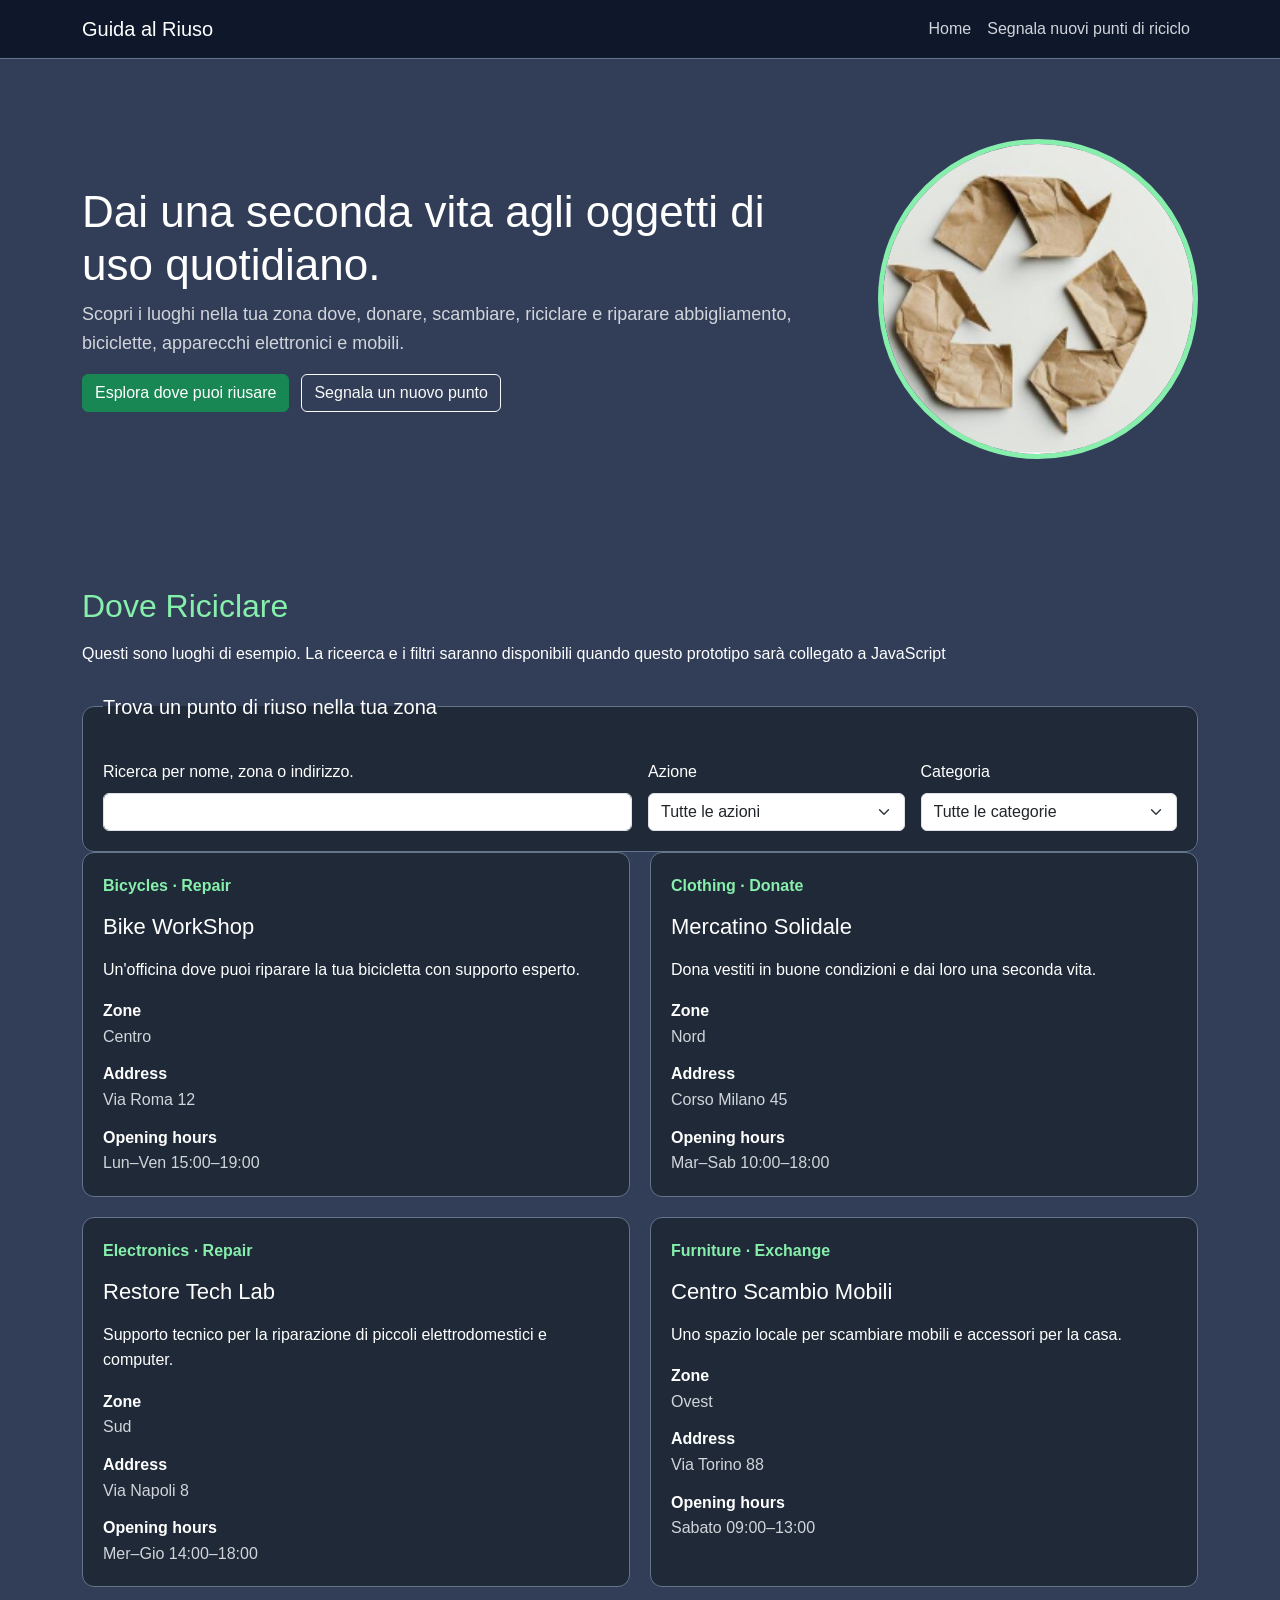
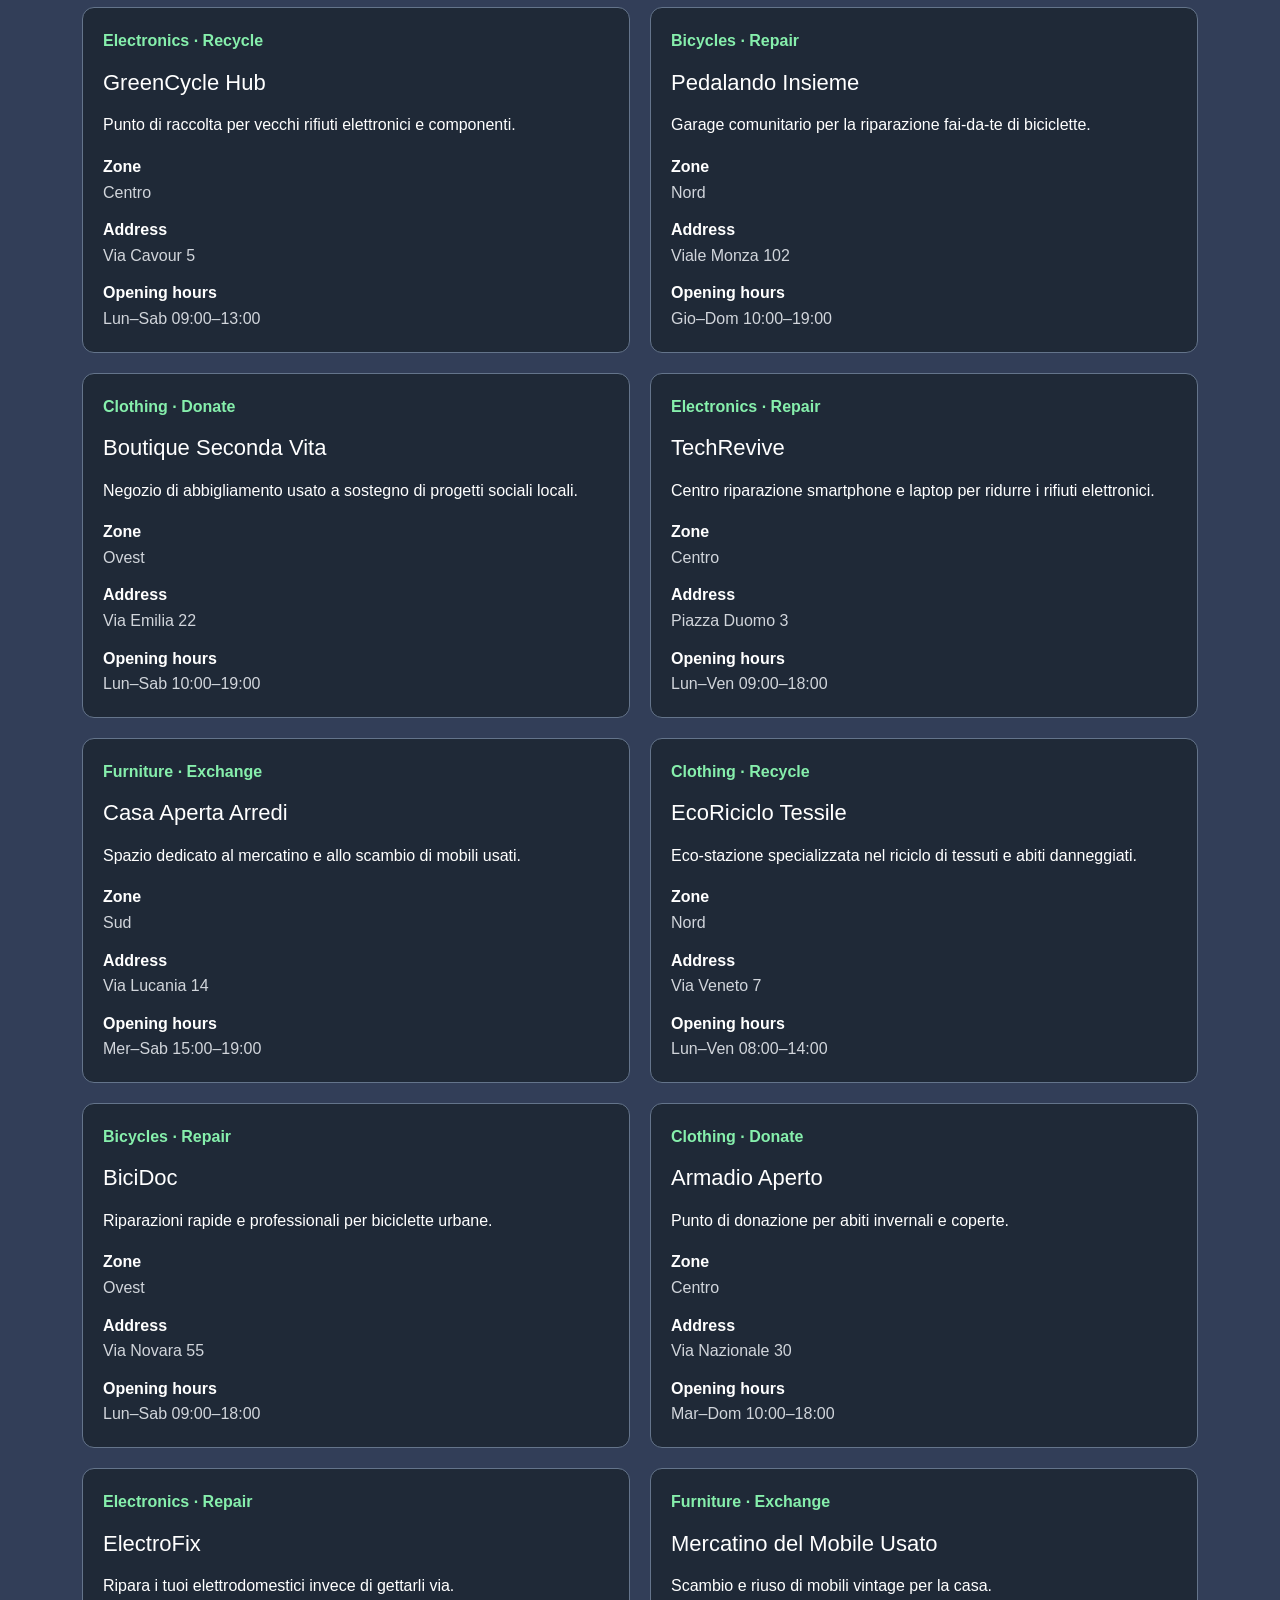
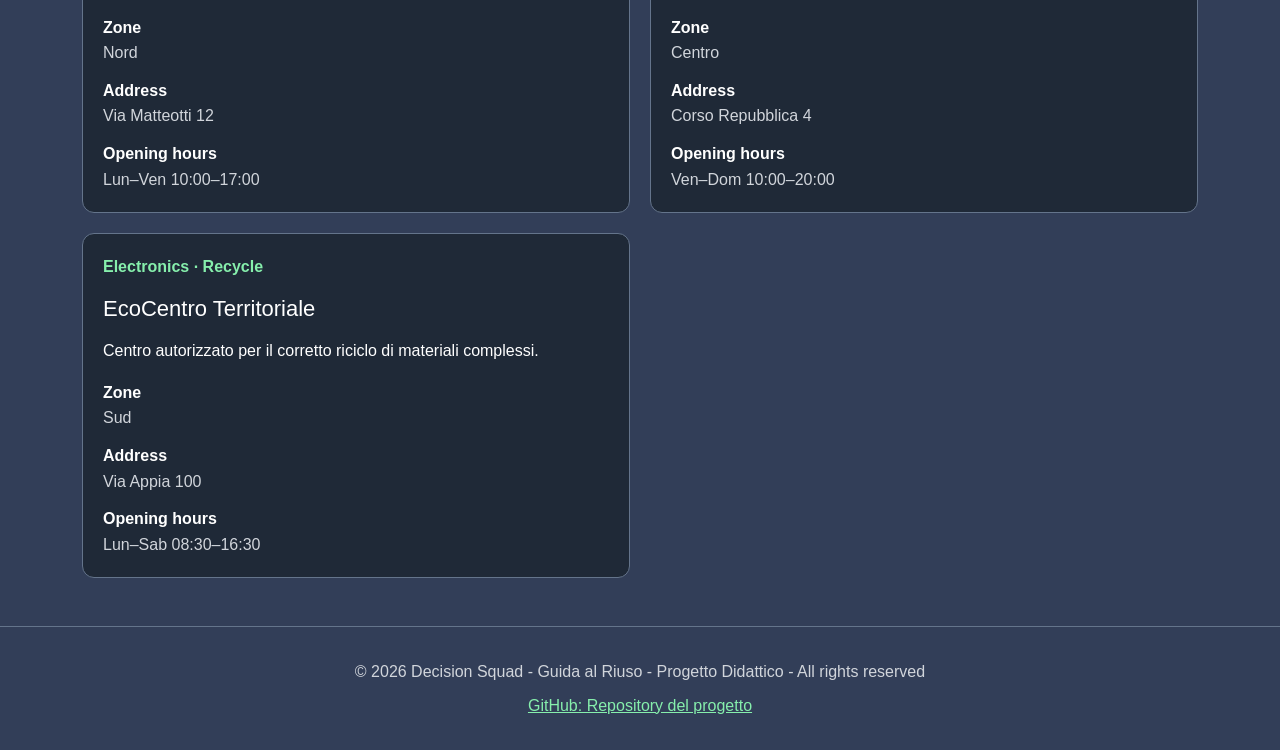
==== index.html @ 0637294e "Merge pull request #3 from GiuliaSenes/Layout docs: hidden example cards" ====
<!DOCTYPE html>
<html lang="en">
<head>
    <meta charset="UTF-8">
    <meta name="viewport" content="width=device-width, initial-scale=1.0">

    <title>Guida al Risuo</title>

    <!-- Meta tags OpenGraph for SEO -->
    <meta property="og:title" content="Guide to reusing | Find local places" />
    <meta property="og:description" content="Learn how to extend the life of your clothing items and reduce waste." />
    <meta property="og:image" content="./img/ReuseClothing.png">
    <meta property="og:type" content="website">

    <link rel="icon" type="image/x-icon" href="./favicon.ico">

    <!-- Bootstrap -->
    <link href="https://cdn.jsdelivr.net/npm/bootstrap@5.3.7/dist/css/bootstrap.min.css" rel="stylesheet">

    <!-- CSS style -->
    <link rel="stylesheet" href="css/style.css">
</head>
<body>

<!-- Navbar -->
 <a class="skip-link" href="#main-content">Skip to main content</a>
    <header class="sticky-top">
        <nav class="navbar navbar-expand-lg navbar-dark custom-navbar">
            <div class="container">
                <a class="navbar-brand" href="#about">
                    Guida al Riuso
                </a>
                <button class="navbar-toggler"
                    type="button"
                    data-bs-toggle="collapse"
                    data-bs-target="#menu"
                    aria-controls="menu"
                    aria-expanded="false"
                    aria-label="Toggle navigation"
                    >

                    <span class="navbar-toggler-icon"></span>
                </button>

                <div class="collapse navbar-collapse" id="menu">
                    <ul class="navbar-nav ms-auto">
                        <li class="nav-item">
                            <a class="nav-link" href="index.html">Home</a>
                        </li>
                        <li class="nav-item">
                            <a class="nav-link" href="localPointForm.html">Segnala nuovi punti di riciclo</a>
                        </li>                        
                    </ul>
                </div>
            </div>
        </nav>
    </header>

  <main id="main-content" tabindex="-1">
    <!-- HERO -->
    <section class="hero" aria-labelledby="hero-title">
      <div class="container hero-container">
        <div class="hero-text">
          <h1 id="hero-title">Dai una seconda vita agli oggetti di uso quotidiano.</h1>
          <p>Scopri i luoghi nella tua zona dove, donare, scambiare, riciclare e riparare abbigliamento, biciclette, apparecchi elettronici e mobili.</p>
          <div class="hero-actions">
            <a href="#local-points" class="btn btn-success">Esplora dove puoi riusare</a>
            <a href="localPointForm.html" class="btn btn-outline-light">Segnala un nuovo punto</a>
          </div>
        </div>
        <div class="hero-image">
          <img src="./img/ReuseClothing.png" alt="" width="320" height="320">
        </div>
      </div>
    </section>

    <section class="section-spacing" id="local-points" aria-labelledby="points-title">
      <div class="container">
        <h2 id="points-title">Dove Riciclare</h2>
        <p id="preview-note">Questi sono luoghi di esempio. La riceerca e i filtri saranno disponibili quando questo prototipo sarà collegato a JavaScript</p>

        <fieldset id="point-filters" class="filter-panel" aria-describedby="preview-note">
          <legend>Trova un punto di riuso nella tua zona</legend>
          <div class="row g-3">
            <div class="col-12 col-md-6">
              <label for="search" class="form-label">Ricerca per nome, zona o indirizzo.</label>
              <input type="search" id="search" name="search" class="form-control">
            </div>
            <div class="col-12 col-md-3">
              <label for="action-filter" class="form-label">Azione</label>
                <select id="action-filter" name="action" class="form-select">
                    <option value="">Tutte le azioni</option>
                    <option value="donate">Donare</option>
                    <option value="exchange">Scambiare</option>
                    <option value="recycle">Riciclare</option>
                    <option value="repair">Riparare</option>
                </select>
            </div>
            <div class="col-12 col-md-3">
              <label for="category-filter" class="form-label">Categoria</label>
                <select id="category-filter" name="category" class="form-select">
                    <option value="">Tutte le categorie</option>
                    <option value="bicycles">Bicilette</option>
                    <option value="clothing">Abbigliamento</option>
                    <option value="electronics">Eletronica</option>
                    <option value="furniture">Mobili</option>
                </select>
            </div>
          </div>
        </fieldset>
        <p hidden id="results-status" class="results-status" role="status">Punti di riciclo</p>
        <!-- Sono esempi da sostituire con i dati presi dall'array data.js-->
        <div id="local-points-grid" class="localPoints-grid">
          
            <article hidden class="localPoint-card" aria-labelledby="point-1-title" display="none">
            <p class="point-category">Bicycles · Repair</p>
            <h3 id="point-1-title">Bike WorkShop</h3>
            <p>A workshop where you can repair your bicycle with experienced support.</p>
            <dl class="point-details">
              <dt>Zone</dt><dd>Centro</dd>
              <dt>Address</dt><dd>Via Roma 12</dd>
              <dt>Opening hours</dt><dd>Mon–Fri 15:00–19:00</dd>
            </dl>
          </article>

          <article hidden class="localPoint-card" aria-labelledby="point-2-title">
            <p class="point-category">Clothing · Donate</p>
            <h3 id="point-2-title">Fair Trade Fair</h3>
            <p>Donate clothing in good condition and give it a second life.</p>
            <dl class="point-details">
              <dt>Zone</dt><dd>Nord</dd>
              <dt>Address</dt><dd>Corso Milano 45</dd>
              <dt>Opening hours</dt><dd>Tue–Sat 10:00–18:00</dd>
            </dl>
          </article>

          <article hidden class="localPoint-card" aria-labelledby="point-3-title">
            <p class="point-category">Electronics · Repair</p>
            <h3 id="point-3-title">Restore Tech Lab</h3>
            <p>Technical support for repairing small appliances and computers.</p>
            <dl class="point-details">
              <dt>Zone</dt><dd>Sud</dd>
              <dt>Address</dt><dd>Via Napoli 8</dd>
              <dt>Opening hours</dt><dd>Wed–Thu 14:00–18:00</dd>
            </dl>
          </article>

          <article hidden class="localPoint-card" aria-labelledby="point-4-title">
            <p class="point-category">Furniture · Exchange</p>
            <h3 id="point-4-title">Furniture Exchange Center</h3>
            <p>A local place to exchange furniture and home accessories.</p>
            <dl class="point-details">
              <dt>Zone</dt><dd>Ovest</dd>
              <dt>Address</dt><dd>Via Torino 88</dd>
              <dt>Opening hours</dt><dd>Saturday 09:00–13:00</dd>
            </dl>
          </article>

        </div>
        <p id="empty-state" hidden>No places match your search. Try another action or category.</p>
      </div>
    </section>
  </main>

    <!-- FOOTER -->
    <footer class="site-footer">
        <div class="container">
            <p>© 2026 Decision Squad - Guida al Riuso - Progetto Didattico - All rights reserved </p>
            <a href="https://github.com/GiuliaSenes/Direction-Squad">GitHub: Repository del progetto</a>
        </div>
    </footer>
    <script src="https://cdn.jsdelivr.net/npm/bootstrap@5.3.7/dist/js/bootstrap.bundle.min.js"></script>
    <script src="js/data.js"></script>
    <script src="js/app.js"></script>
</body>

</html>
---- css/style.css ----
/* Bootstrap supplies the reset, form controls and utility classes. */
:root {
  --page-background: #323e58;
  --panel-background: #1f2937;
  --nav-background: #0f172a;
  --text-color: #ffffff;
  --muted-color: #d1d5db;
  --accent-color: #86efac;
  --border-color: #64748b;
}
body {
  margin: 0;
  font-family: "Segoe UI", sans-serif;
  background: var(--page-background);
  color: var(--text-color);
  line-height: 1.6;
  overflow-wrap: anywhere;
}
a { 
  color: var(--accent-color); 
}

a:hover { 
  color: #bbf7d0; 
}
/* A visible keyboard indicator on both light controls and dark panels. */
a:focus-visible,
button:focus-visible,
input:focus-visible,
select:focus-visible,
textarea:focus-visible {
  outline: 3px solid #facc15;
  outline-offset: 3px;
  box-shadow: 0 0 0 3px #0f172a;
}

.skip-link {
  position: absolute;
  left: 1rem;
  top: -10rem;
  z-index: 1100;
  padding: .75rem 1rem;
  background: var(--nav-background);
}

.skip-link:focus { 
  top: 1rem; 
}

.custom-navbar {
  background: var(--nav-background);
  border-bottom: 1px solid var(--border-color);
}

.custom-navbar .navbar-brand { 
  white-space: normal; 
}

.custom-navbar .nav-link { 
  color: #d1d5db; 
}

.custom-navbar .nav-link:hover,
.custom-navbar .nav-link.active { 
  color: #ffffff; 
}

.custom-navbar .nav-link.active {
   text-decoration: underline; 
   text-underline-offset: .3em; 
}

h1, h2, h3 { 
  line-height: 1.2; 
}

h1 { 
  font-size: 2rem;
}

h2 { 
  color: var(--accent-color); 
  margin-bottom: 1rem; 
}

/* Mobile first: stacked content, then two columns on larger screens. */
.hero { 
  padding: 3rem 0; 
}

.hero-container {
  display: flex;
  flex-direction: column;
  align-items: center;
  gap: 2rem;
  text-align: center;
}
.hero-text, .hero-image { 
  min-width: 0; 
}
.hero-text p { 
  font-size: 1.125rem; 
  color: var(--muted-color); 
}
.hero-actions, .form-actions { 
  display: flex; 
  flex-wrap: wrap; 
  gap: .75rem; 
}
.hero-actions { 
  justify-content: center; 
}
.hero-image { 
  width: 100%; 
  max-width: 320px; 
}
.hero-image img {
  display: block;
  width: 100%;
  height: auto;
  aspect-ratio: 1;
  object-fit: cover;
  border-radius: 50%;
  border: 5px solid var(--accent-color);
}
.section-spacing { 
  padding: 3rem 0; 
}

.localPoints-grid { 
  display: grid; 
  grid-template-columns: minmax(0, 1fr); 
  gap: 1.25rem; 
}

.localPoint-card, .filter-panel, .form-panel {
  background: var(--panel-background);
  border: 1px solid var(--border-color);
  border-radius: .75rem;
  padding: 1.25rem;
  min-width: 0;
}
.localPoint-card h3 { 
  font-size: 1.375rem; 
  margin-bottom: 1rem; 
}
.point-category { 
  color: var(--accent-color); 
  font-weight: 600; 
}
.point-details {
   margin-bottom: 0; 
}

.point-details dt { 
  font-weight: 600; 
}

.point-details dd { 
  margin-bottom: .75rem; 
  color: var(--muted-color); 
}

.point-details dd:last-child { 
  margin-bottom: 0; 
}

.filter-panel { 
  margin-top: 1.5rem; 
}

.filter-panel legend { 
  float: none; 
  width: auto; 
  font-size: 1.25rem; 
  margin-bottom: 1rem; 
}

.results-status { 
  margin: 1.5rem 0 1rem; 
}

.form-container { 
  max-width: 960px; 
}

.form-panel { 
  margin-top: 1.5rem; 
}

.field-help { 
  color: var(--muted-color); 
  font-size: .875rem; 
  margin: .5rem 0 0; 
}

.site-footer { 
  border-top: 1px solid var(--border-color); 
  padding: 2rem 0; 
  text-align: center; 
  color: var(--muted-color); 
}

.site-footer p { 
  margin-bottom: .5rem; 
}

@media (min-width: 768px) {
  .localPoints-grid { grid-template-columns: repeat(2, minmax(0, 1fr)); }
  h1 { font-size: 2.75rem; }
  .form-panel { padding: 2rem; }
}
@media (min-width: 992px) {
  .hero { padding: 5rem 0; }
  .hero-container { flex-direction: row; text-align: left; gap: 3rem; }
  .hero-text { flex: 1; }
  .hero-image { flex: 0 1 320px; }
  .hero-actions { justify-content: flex-start; }
}
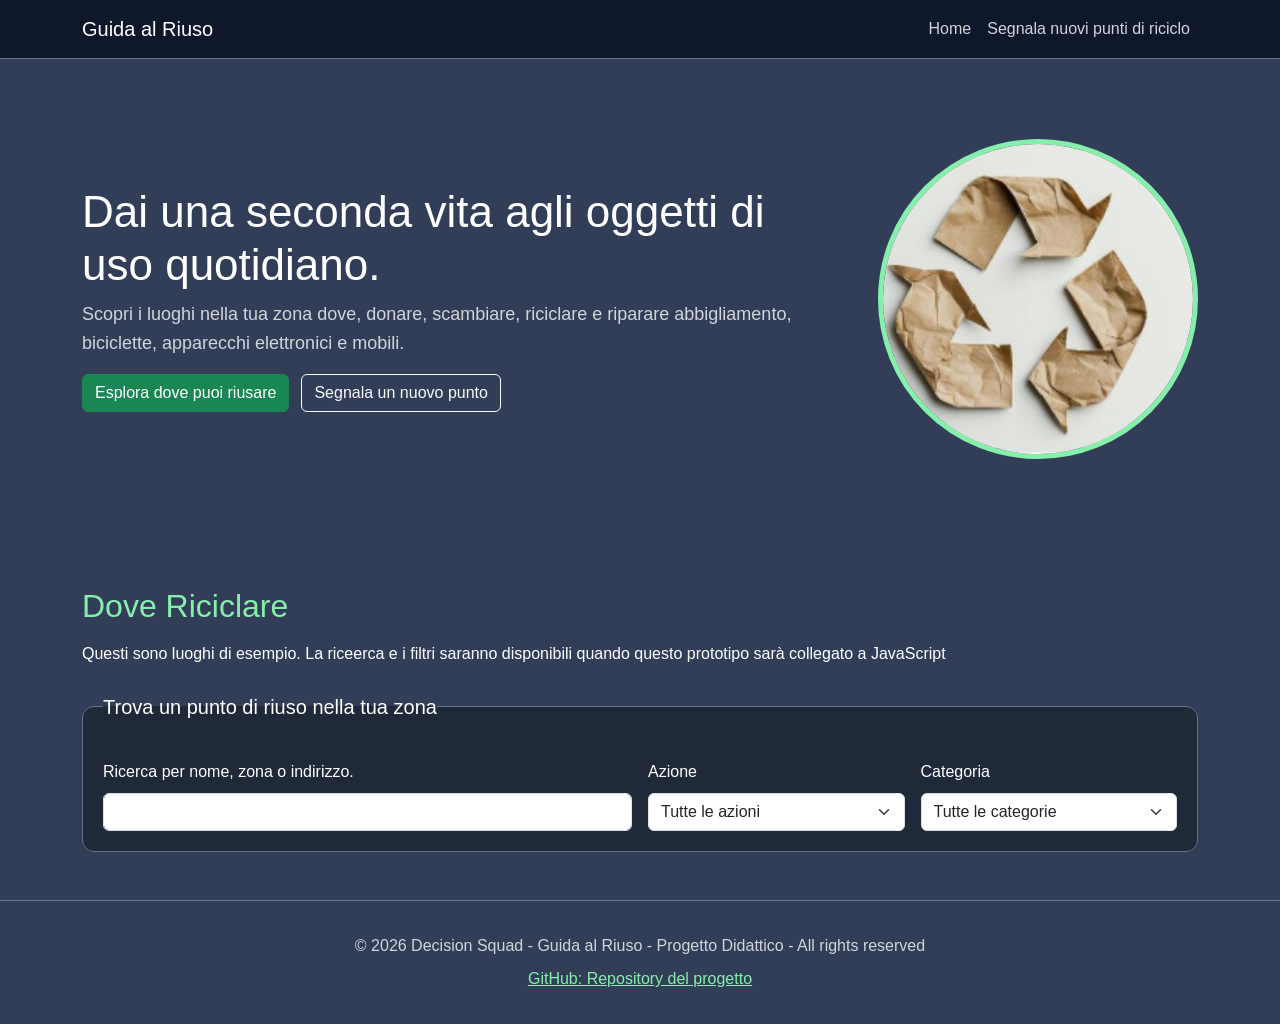
==== commit f94c8f0a: "feat: Update style rendering reusing store caards" ====
--- a/index.html
+++ b/index.html
@@ -1,177 +1,182 @@
-<!DOCTYPE html>
+<!doctype html>
 <html lang="en">
-<head>
-    <meta charset="UTF-8">
-    <meta name="viewport" content="width=device-width, initial-scale=1.0">
+  <head>
+    <meta charset="UTF-8" />
+    <meta name="viewport" content="width=device-width, initial-scale=1.0" />
 
     <title>Guida al Risuo</title>
 
     <!-- Meta tags OpenGraph for SEO -->
     <meta property="og:title" content="Guide to reusing | Find local places" />
-    <meta property="og:description" content="Learn how to extend the life of your clothing items and reduce waste." />
-    <meta property="og:image" content="./img/ReuseClothing.png">
-    <meta property="og:type" content="website">
+    <meta
+      property="og:description"
+      content="Learn how to extend the life of your clothing items and reduce waste."
+    />
+    <meta property="og:image" content="./img/ReuseClothing.png" />
+    <meta property="og:type" content="website" />
 
-    <link rel="icon" type="image/x-icon" href="./favicon.ico">
+    <link rel="icon" type="image/x-icon" href="./favicon.ico" />
 
     <!-- Bootstrap -->
-    <link href="https://cdn.jsdelivr.net/npm/bootstrap@5.3.7/dist/css/bootstrap.min.css" rel="stylesheet">
+    <link
+      href="https://cdn.jsdelivr.net/npm/bootstrap@5.3.7/dist/css/bootstrap.min.css"
+      rel="stylesheet"
+    />
 
     <!-- CSS style -->
-    <link rel="stylesheet" href="css/style.css">
-</head>
-<body>
+    <link rel="stylesheet" href="css/style.css" />
+  </head>
+  <body>
+    <!-- Navbar -->
+    <a class="skip-link" href="#main-content">Skip to main content</a>
+    <header class="sticky-top">
+      <nav class="navbar navbar-expand-lg navbar-dark custom-navbar">
+        <div class="container">
+          <a class="navbar-brand" href="#about"> Guida al Riuso </a>
+          <button
+            class="navbar-toggler"
+            type="button"
+            data-bs-toggle="collapse"
+            data-bs-target="#menu"
+            aria-controls="menu"
+            aria-expanded="false"
+            aria-label="Toggle navigation"
+          >
+            <span class="navbar-toggler-icon"></span>
+          </button>
 
-<!-- Navbar -->
- <a class="skip-link" href="#main-content">Skip to main content</a>
-    <header class="sticky-top">
-        <nav class="navbar navbar-expand-lg navbar-dark custom-navbar">
-            <div class="container">
-                <a class="navbar-brand" href="#about">
-                    Guida al Riuso
-                </a>
-                <button class="navbar-toggler"
-                    type="button"
-                    data-bs-toggle="collapse"
-                    data-bs-target="#menu"
-                    aria-controls="menu"
-                    aria-expanded="false"
-                    aria-label="Toggle navigation"
-                    >
-
-                    <span class="navbar-toggler-icon"></span>
-                </button>
-
-                <div class="collapse navbar-collapse" id="menu">
-                    <ul class="navbar-nav ms-auto">
-                        <li class="nav-item">
-                            <a class="nav-link" href="index.html">Home</a>
-                        </li>
-                        <li class="nav-item">
-                            <a class="nav-link" href="localPointForm.html">Segnala nuovi punti di riciclo</a>
-                        </li>                        
-                    </ul>
-                </div>
-            </div>
-        </nav>
+          <div class="collapse navbar-collapse" id="menu">
+            <ul class="navbar-nav ms-auto">
+              <li class="nav-item">
+                <a class="nav-link" href="index.html">Home</a>
+              </li>
+              <li class="nav-item">
+                <a class="nav-link" href="localPointForm.html"
+                  >Segnala nuovi punti di riciclo</a
+                >
+              </li>
+            </ul>
+          </div>
+        </div>
+      </nav>
     </header>
 
-  <main id="main-content" tabindex="-1">
-    <!-- HERO -->
-    <section class="hero" aria-labelledby="hero-title">
-      <div class="container hero-container">
-        <div class="hero-text">
-          <h1 id="hero-title">Dai una seconda vita agli oggetti di uso quotidiano.</h1>
-          <p>Scopri i luoghi nella tua zona dove, donare, scambiare, riciclare e riparare abbigliamento, biciclette, apparecchi elettronici e mobili.</p>
-          <div class="hero-actions">
-            <a href="#local-points" class="btn btn-success">Esplora dove puoi riusare</a>
-            <a href="localPointForm.html" class="btn btn-outline-light">Segnala un nuovo punto</a>
+    <main id="main-content" tabindex="-1">
+      <!-- HERO -->
+      <section class="hero" aria-labelledby="hero-title">
+        <div class="container hero-container">
+          <div class="hero-text">
+            <h1 id="hero-title">
+              Dai una seconda vita agli oggetti di uso quotidiano.
+            </h1>
+            <p>
+              Scopri i luoghi nella tua zona dove, donare, scambiare, riciclare
+              e riparare abbigliamento, biciclette, apparecchi elettronici e
+              mobili.
+            </p>
+            <div class="hero-actions">
+              <a href="#local-points" class="btn btn-success"
+                >Esplora dove puoi riusare</a
+              >
+              <a href="localPointForm.html" class="btn btn-outline-light"
+                >Segnala un nuovo punto</a
+              >
+            </div>
+          </div>
+          <div class="hero-image">
+            <img
+              src="./img/ReuseClothing.png"
+              alt=""
+              width="320"
+              height="320"
+            />
           </div>
         </div>
-        <div class="hero-image">
-          <img src="./img/ReuseClothing.png" alt="" width="320" height="320">
+      </section>
+
+      <section
+        class="section-spacing"
+        id="local-points"
+        aria-labelledby="points-title"
+      >
+        <div class="container">
+          <h2 id="points-title">Dove Riciclare</h2>
+          <p id="preview-note">
+            Questi sono luoghi di esempio. La riceerca e i filtri saranno
+            disponibili quando questo prototipo sarà collegato a JavaScript
+          </p>
+
+          <fieldset
+            id="point-filters"
+            class="filter-panel"
+            aria-describedby="preview-note"
+          >
+            <legend>Trova un punto di riuso nella tua zona</legend>
+            <div class="row g-3">
+              <div class="col-12 col-md-6">
+                <label for="search" class="form-label"
+                  >Ricerca per nome, zona o indirizzo.</label
+                >
+                <input
+                  type="search"
+                  id="search"
+                  name="search"
+                  class="form-control"
+                />
+              </div>
+              <div class="col-12 col-md-3">
+                <label for="action-filter" class="form-label">Azione</label>
+                <select id="action-filter" name="action" class="form-select">
+                  <option value="">Tutte le azioni</option>
+                  <option value="donate">Donare</option>
+                  <option value="exchange">Scambiare</option>
+                  <option value="recycle">Riciclare</option>
+                  <option value="repair">Riparare</option>
+                </select>
+              </div>
+              <div class="col-12 col-md-3">
+                <label for="category-filter" class="form-label"
+                  >Categoria</label
+                >
+                <select
+                  id="category-filter"
+                  name="category"
+                  class="form-select"
+                >
+                  <option value="">Tutte le categorie</option>
+                  <option value="bicycles">Bicilette</option>
+                  <option value="clothing">Abbigliamento</option>
+                  <option value="electronics">Eletronica</option>
+                  <option value="furniture">Mobili</option>
+                </select>
+              </div>
+            </div>
+          </fieldset>
+          <p hidden id="results-status" class="results-status" role="status">
+            Punti di riciclo
+          </p>
+
+          <!-- Card visualizzate dinamicamente dall'array data.js-->
+
+          <p id="empty-state" hidden>
+            No places match your search. Try another action or category.
+          </p>
         </div>
-      </div>
-    </section>
-
-    <section class="section-spacing" id="local-points" aria-labelledby="points-title">
-      <div class="container">
-        <h2 id="points-title">Dove Riciclare</h2>
-        <p id="preview-note">Questi sono luoghi di esempio. La riceerca e i filtri saranno disponibili quando questo prototipo sarà collegato a JavaScript</p>
-
-        <fieldset id="point-filters" class="filter-panel" aria-describedby="preview-note">
-          <legend>Trova un punto di riuso nella tua zona</legend>
-          <div class="row g-3">
-            <div class="col-12 col-md-6">
-              <label for="search" class="form-label">Ricerca per nome, zona o indirizzo.</label>
-              <input type="search" id="search" name="search" class="form-control">
-            </div>
-            <div class="col-12 col-md-3">
-              <label for="action-filter" class="form-label">Azione</label>
-                <select id="action-filter" name="action" class="form-select">
-                    <option value="">Tutte le azioni</option>
-                    <option value="donate">Donare</option>
-                    <option value="exchange">Scambiare</option>
-                    <option value="recycle">Riciclare</option>
-                    <option value="repair">Riparare</option>
-                </select>
-            </div>
-            <div class="col-12 col-md-3">
-              <label for="category-filter" class="form-label">Categoria</label>
-                <select id="category-filter" name="category" class="form-select">
-                    <option value="">Tutte le categorie</option>
-                    <option value="bicycles">Bicilette</option>
-                    <option value="clothing">Abbigliamento</option>
-                    <option value="electronics">Eletronica</option>
-                    <option value="furniture">Mobili</option>
-                </select>
-            </div>
-          </div>
-        </fieldset>
-        <p hidden id="results-status" class="results-status" role="status">Punti di riciclo</p>
-        <!-- Sono esempi da sostituire con i dati presi dall'array data.js-->
-        <div id="local-points-grid" class="localPoints-grid">
-          
-            <article hidden class="localPoint-card" aria-labelledby="point-1-title" display="none">
-            <p class="point-category">Bicycles · Repair</p>
-            <h3 id="point-1-title">Bike WorkShop</h3>
-            <p>A workshop where you can repair your bicycle with experienced support.</p>
-            <dl class="point-details">
-              <dt>Zone</dt><dd>Centro</dd>
-              <dt>Address</dt><dd>Via Roma 12</dd>
-              <dt>Opening hours</dt><dd>Mon–Fri 15:00–19:00</dd>
-            </dl>
-          </article>
-
-          <article hidden class="localPoint-card" aria-labelledby="point-2-title">
-            <p class="point-category">Clothing · Donate</p>
-            <h3 id="point-2-title">Fair Trade Fair</h3>
-            <p>Donate clothing in good condition and give it a second life.</p>
-            <dl class="point-details">
-              <dt>Zone</dt><dd>Nord</dd>
-              <dt>Address</dt><dd>Corso Milano 45</dd>
-              <dt>Opening hours</dt><dd>Tue–Sat 10:00–18:00</dd>
-            </dl>
-          </article>
-
-          <article hidden class="localPoint-card" aria-labelledby="point-3-title">
-            <p class="point-category">Electronics · Repair</p>
-            <h3 id="point-3-title">Restore Tech Lab</h3>
-            <p>Technical support for repairing small appliances and computers.</p>
-            <dl class="point-details">
-              <dt>Zone</dt><dd>Sud</dd>
-              <dt>Address</dt><dd>Via Napoli 8</dd>
-              <dt>Opening hours</dt><dd>Wed–Thu 14:00–18:00</dd>
-            </dl>
-          </article>
-
-          <article hidden class="localPoint-card" aria-labelledby="point-4-title">
-            <p class="point-category">Furniture · Exchange</p>
-            <h3 id="point-4-title">Furniture Exchange Center</h3>
-            <p>A local place to exchange furniture and home accessories.</p>
-            <dl class="point-details">
-              <dt>Zone</dt><dd>Ovest</dd>
-              <dt>Address</dt><dd>Via Torino 88</dd>
-              <dt>Opening hours</dt><dd>Saturday 09:00–13:00</dd>
-            </dl>
-          </article>
-
-        </div>
-        <p id="empty-state" hidden>No places match your search. Try another action or category.</p>
-      </div>
-    </section>
-  </main>
+      </section>
+    </main>
 
     <!-- FOOTER -->
     <footer class="site-footer">
-        <div class="container">
-            <p>© 2026 Decision Squad - Guida al Riuso - Progetto Didattico - All rights reserved </p>
-            <a href="https://github.com/GiuliaSenes/Direction-Squad">GitHub: Repository del progetto</a>
-        </div>
+      <div class="container">
+        <p>
+          © 2026 Decision Squad - Guida al Riuso - Progetto Didattico - All
+          rights reserved
+        </p>
+        <a href="https://github.com/GiuliaSenes/Direction-Squad"
+          >GitHub: Repository del progetto</a
+        >
+      </div>
     </footer>
     <script src="https://cdn.jsdelivr.net/npm/bootstrap@5.3.7/dist/js/bootstrap.bundle.min.js"></script>
-    <script src="js/data.js"></script>
-    <script src="js/app.js"></script>
-</body>
-
-</html>+  </body>
+</html>
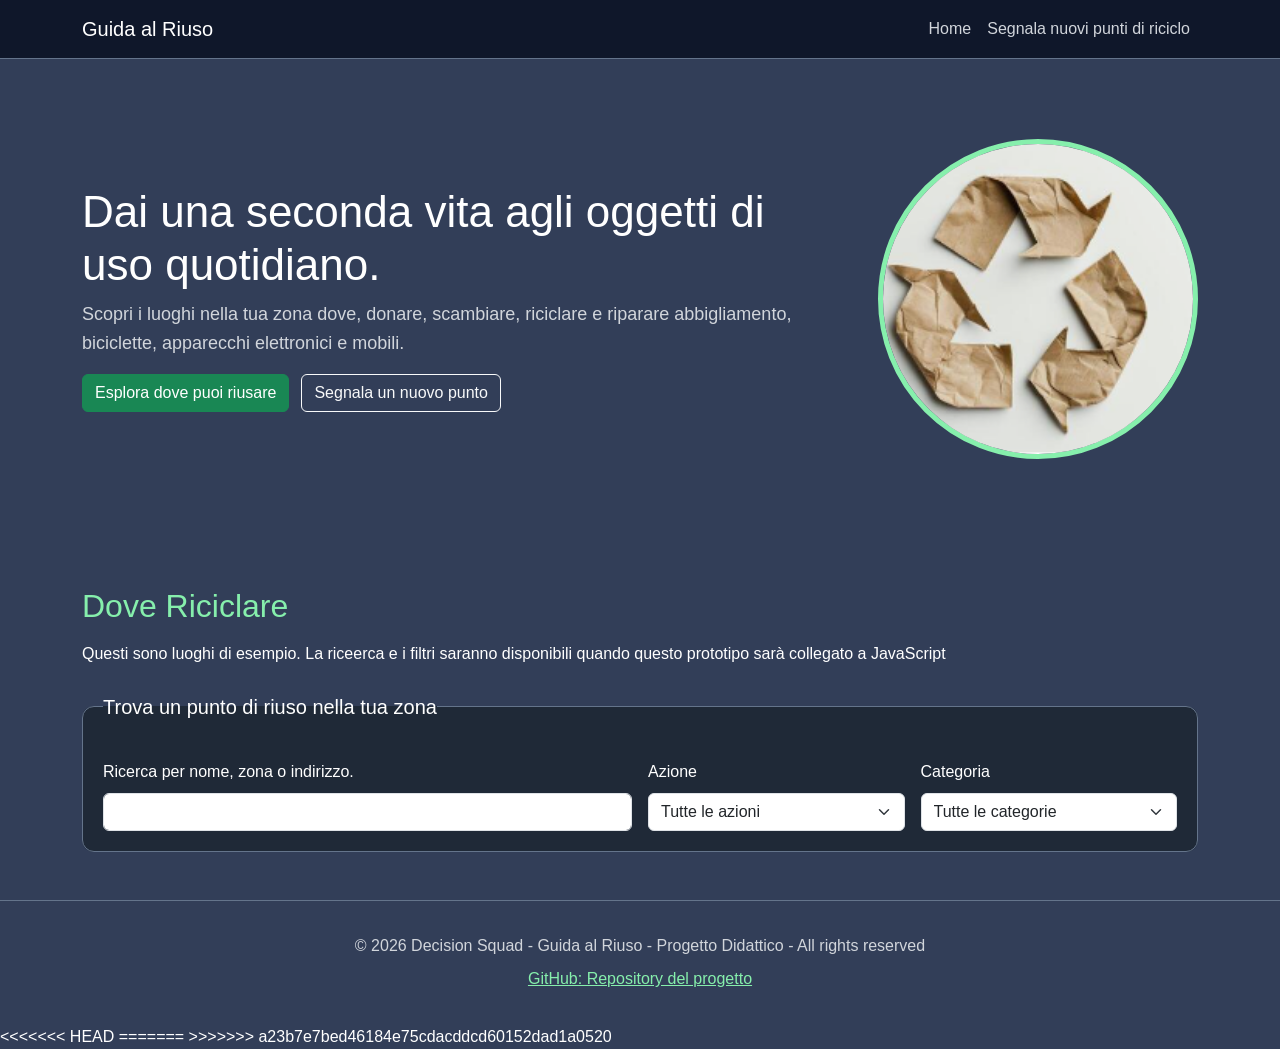
==== commit c4fe9325: "feat: update style in rendering Reuse store card" ====
--- a/index.html
+++ b/index.html
@@ -178,5 +178,13 @@
       </div>
     </footer>
     <script src="https://cdn.jsdelivr.net/npm/bootstrap@5.3.7/dist/js/bootstrap.bundle.min.js"></script>
+<<<<<<< HEAD
   </body>
 </html>
+=======
+    <script src="js/data.js"></script>
+    <script src="js/app.js"></script>
+</body>
+
+</html>
+>>>>>>> a23b7e7bed46184e75cdacddcd60152dad1a0520
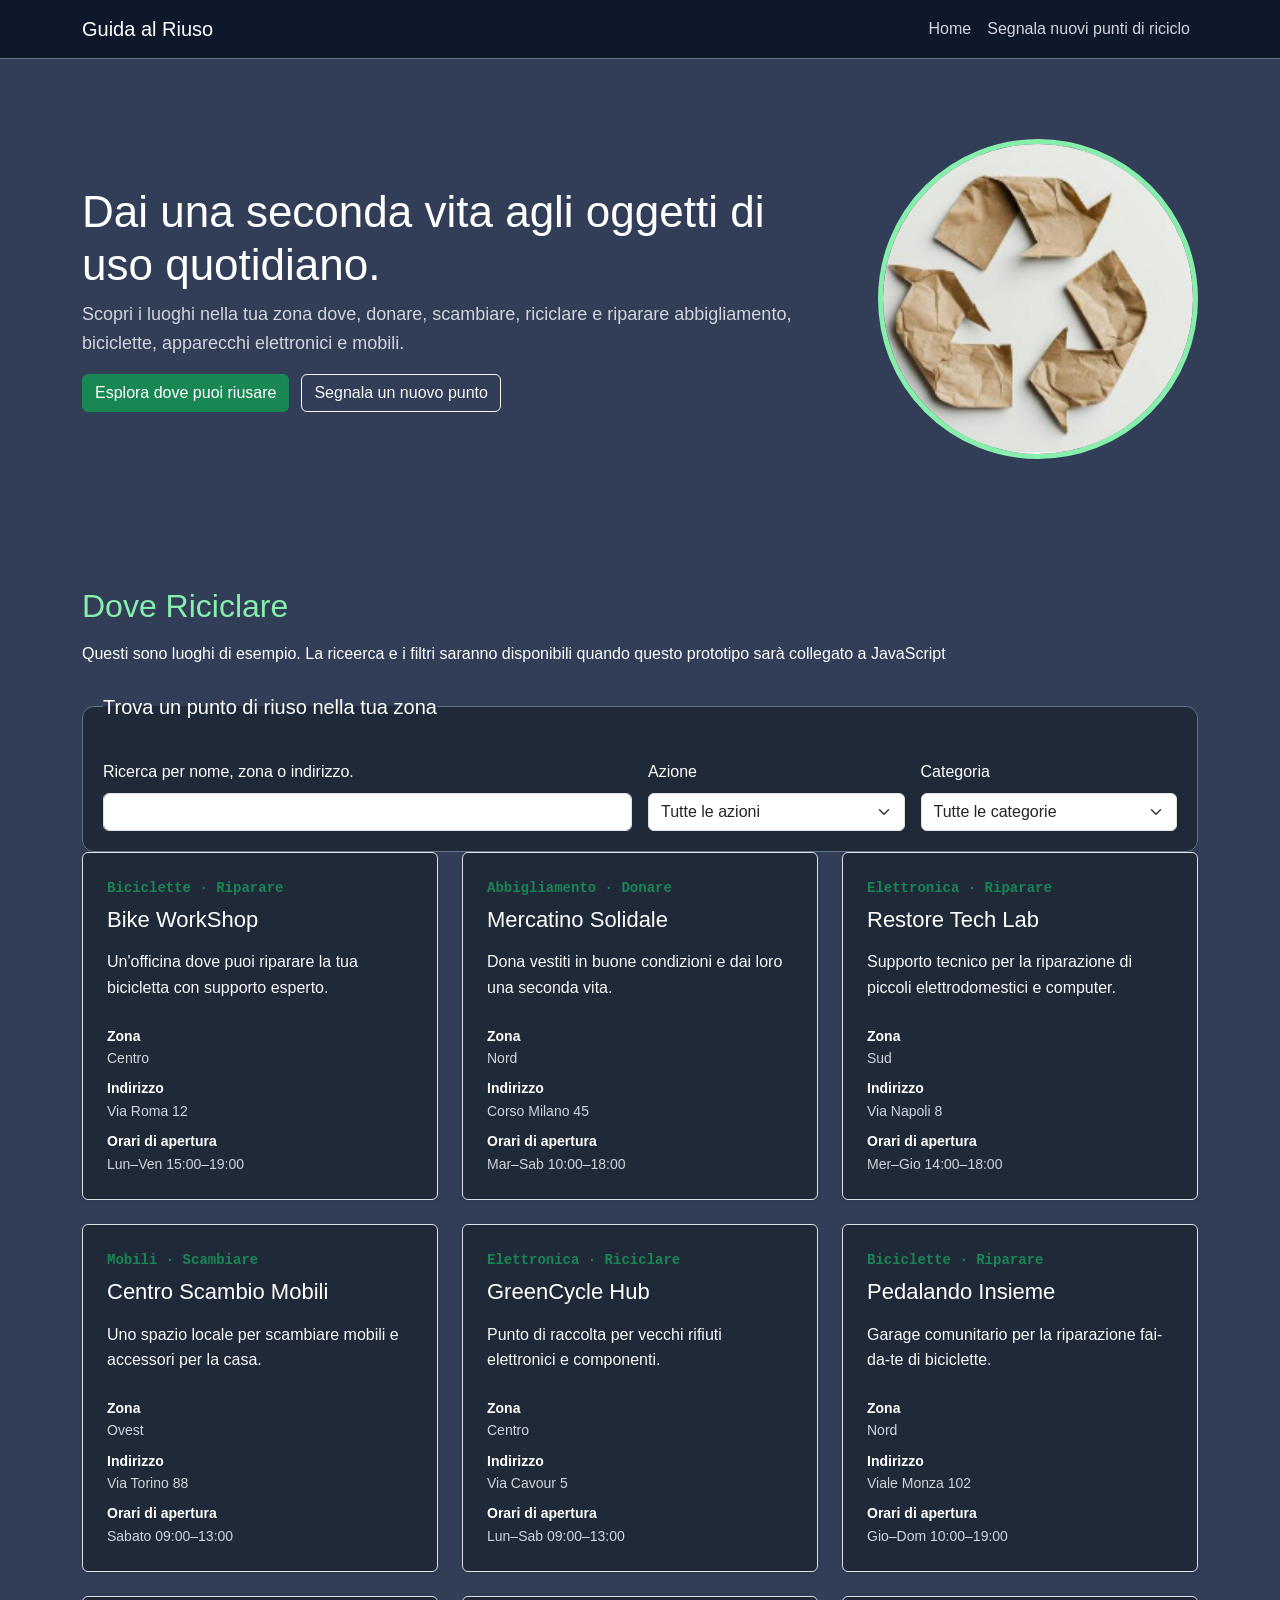
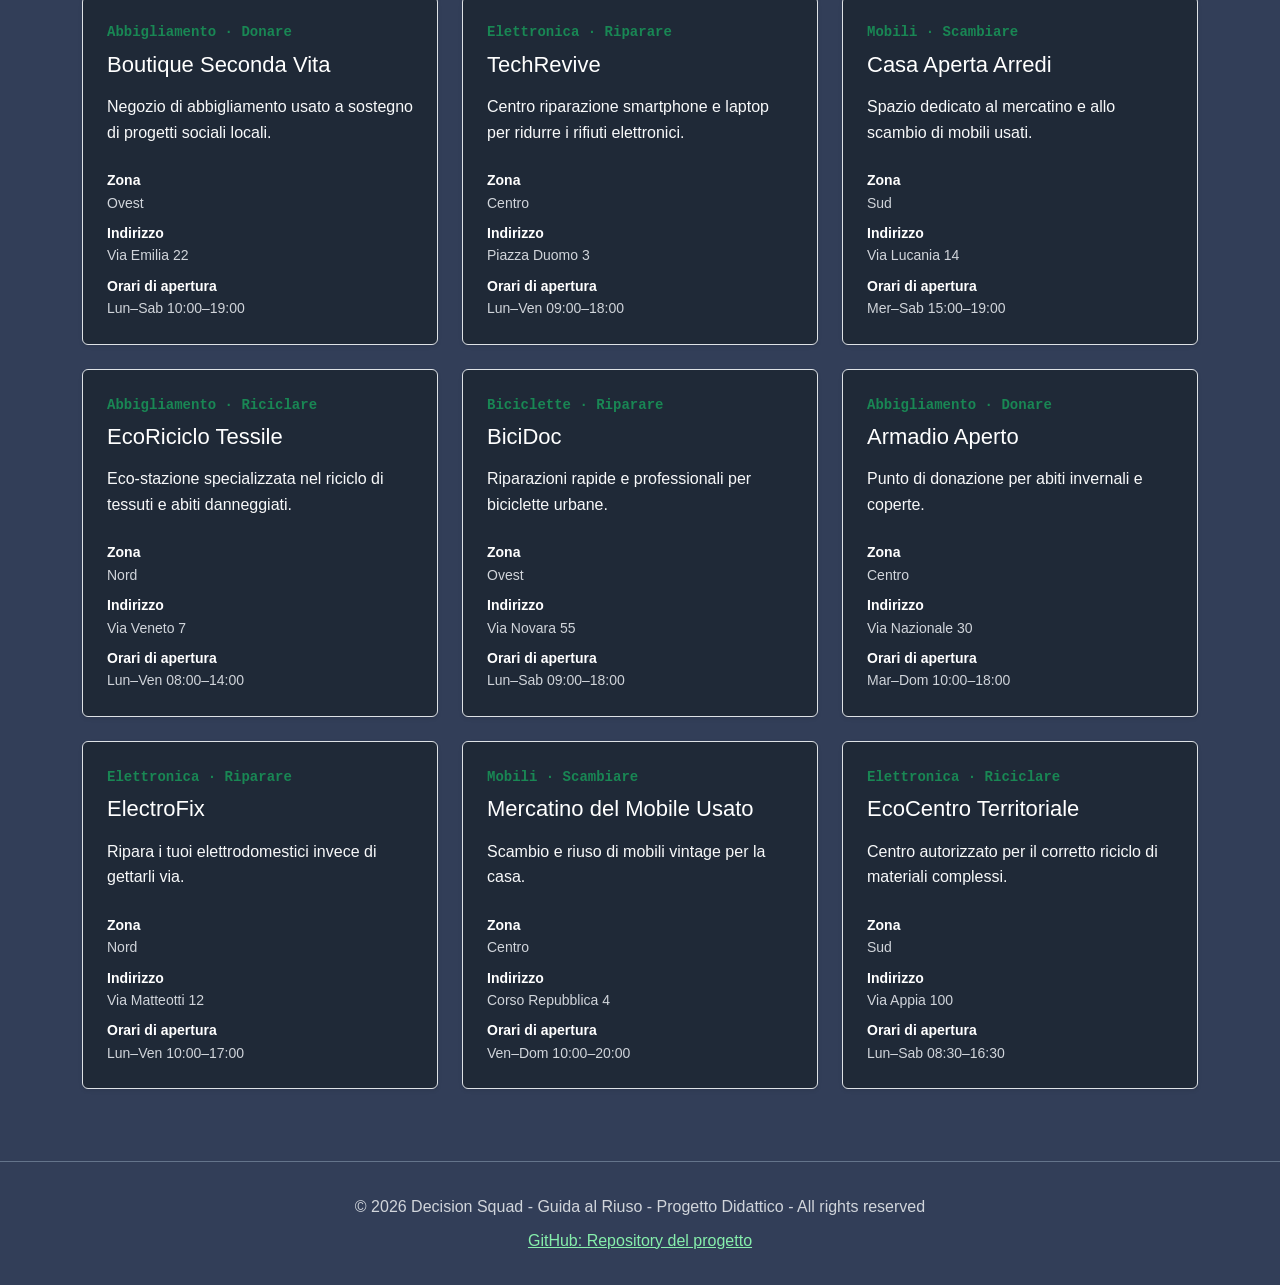
==== commit d31455a5: "modifiche errore card" ====
--- a/index.html
+++ b/index.html
@@ -156,6 +156,8 @@
             Punti di riciclo
           </p>
 
+          <div id="local-points-grid" class="row row-cols-1 row-cols-md-2 row-cols-lg-3 g-4 mb-4"></div>
+
           <!-- Card visualizzate dinamicamente dall'array data.js-->
 
           <p id="empty-state" hidden>
@@ -178,13 +180,10 @@
       </div>
     </footer>
     <script src="https://cdn.jsdelivr.net/npm/bootstrap@5.3.7/dist/js/bootstrap.bundle.min.js"></script>
-<<<<<<< HEAD
-  </body>
-</html>
-=======
+
     <script src="js/data.js"></script>
     <script src="js/app.js"></script>
 </body>
 
 </html>
->>>>>>> a23b7e7bed46184e75cdacddcd60152dad1a0520
+
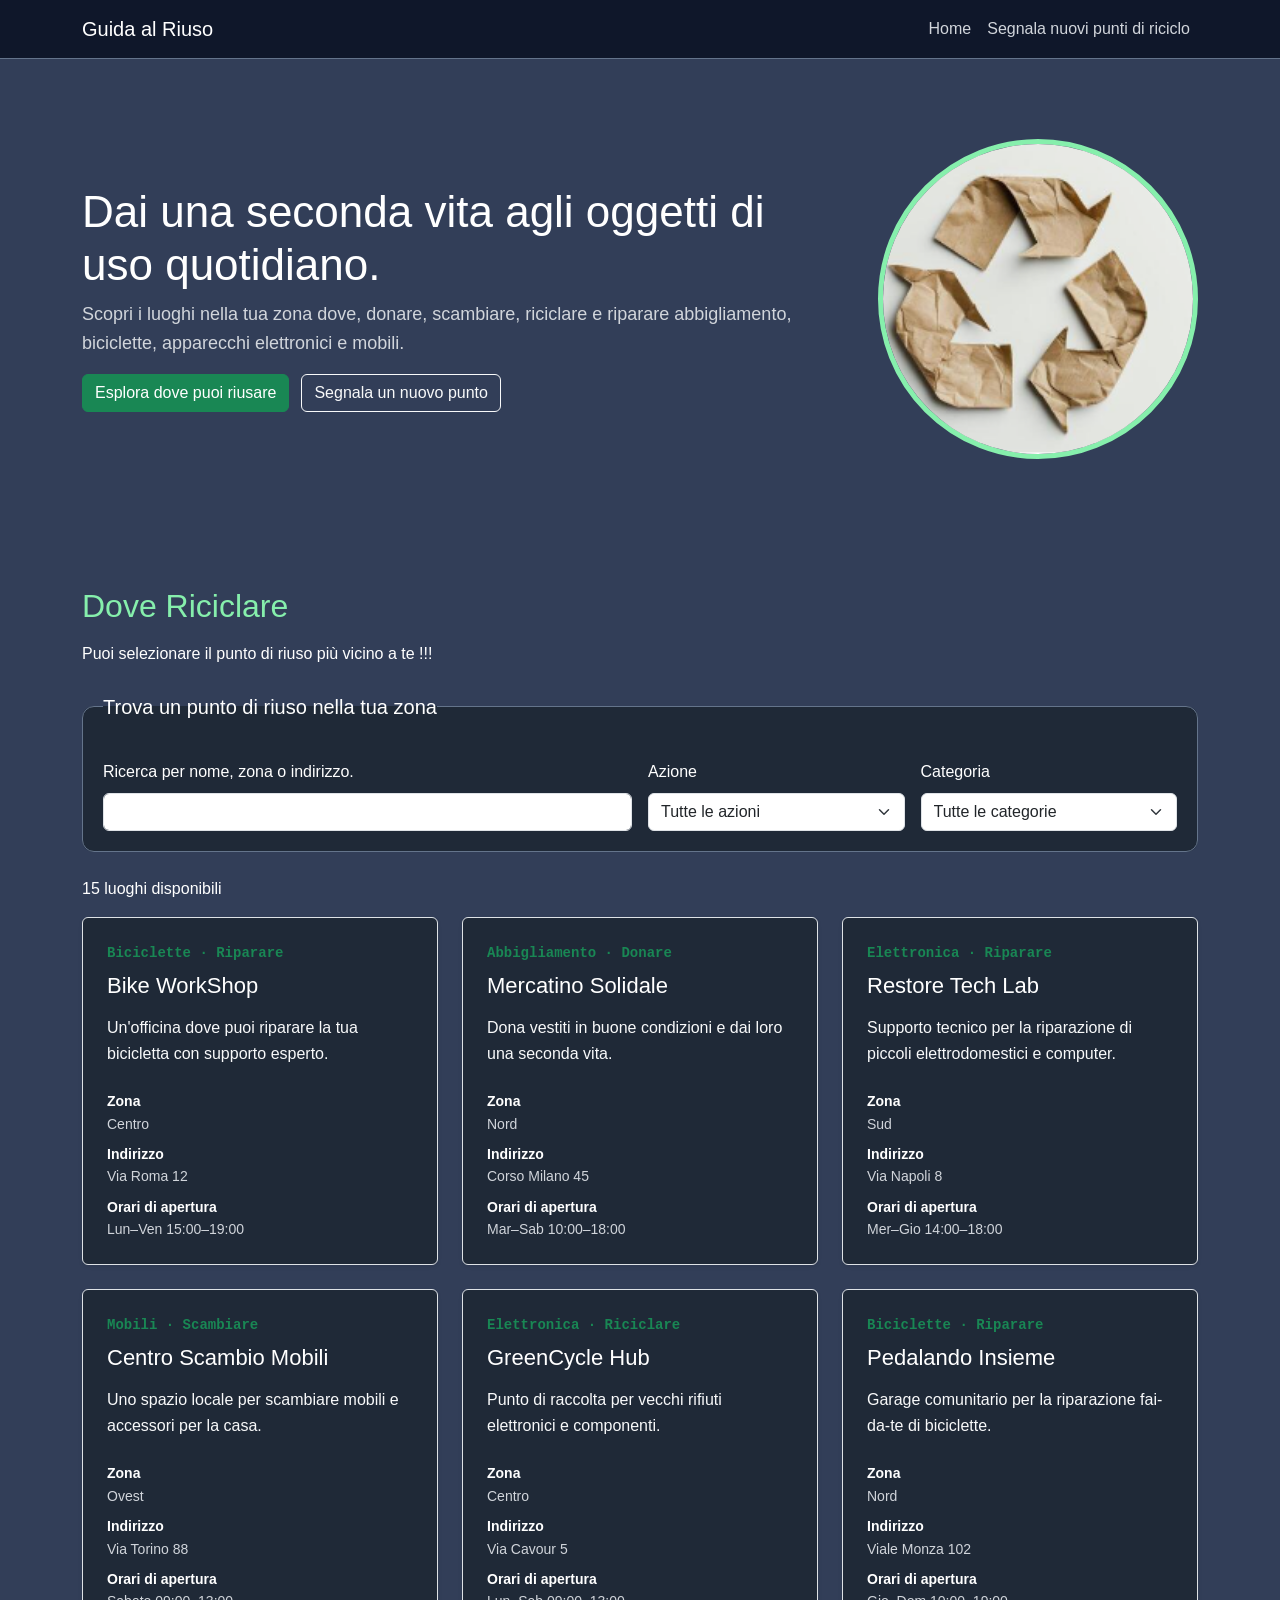
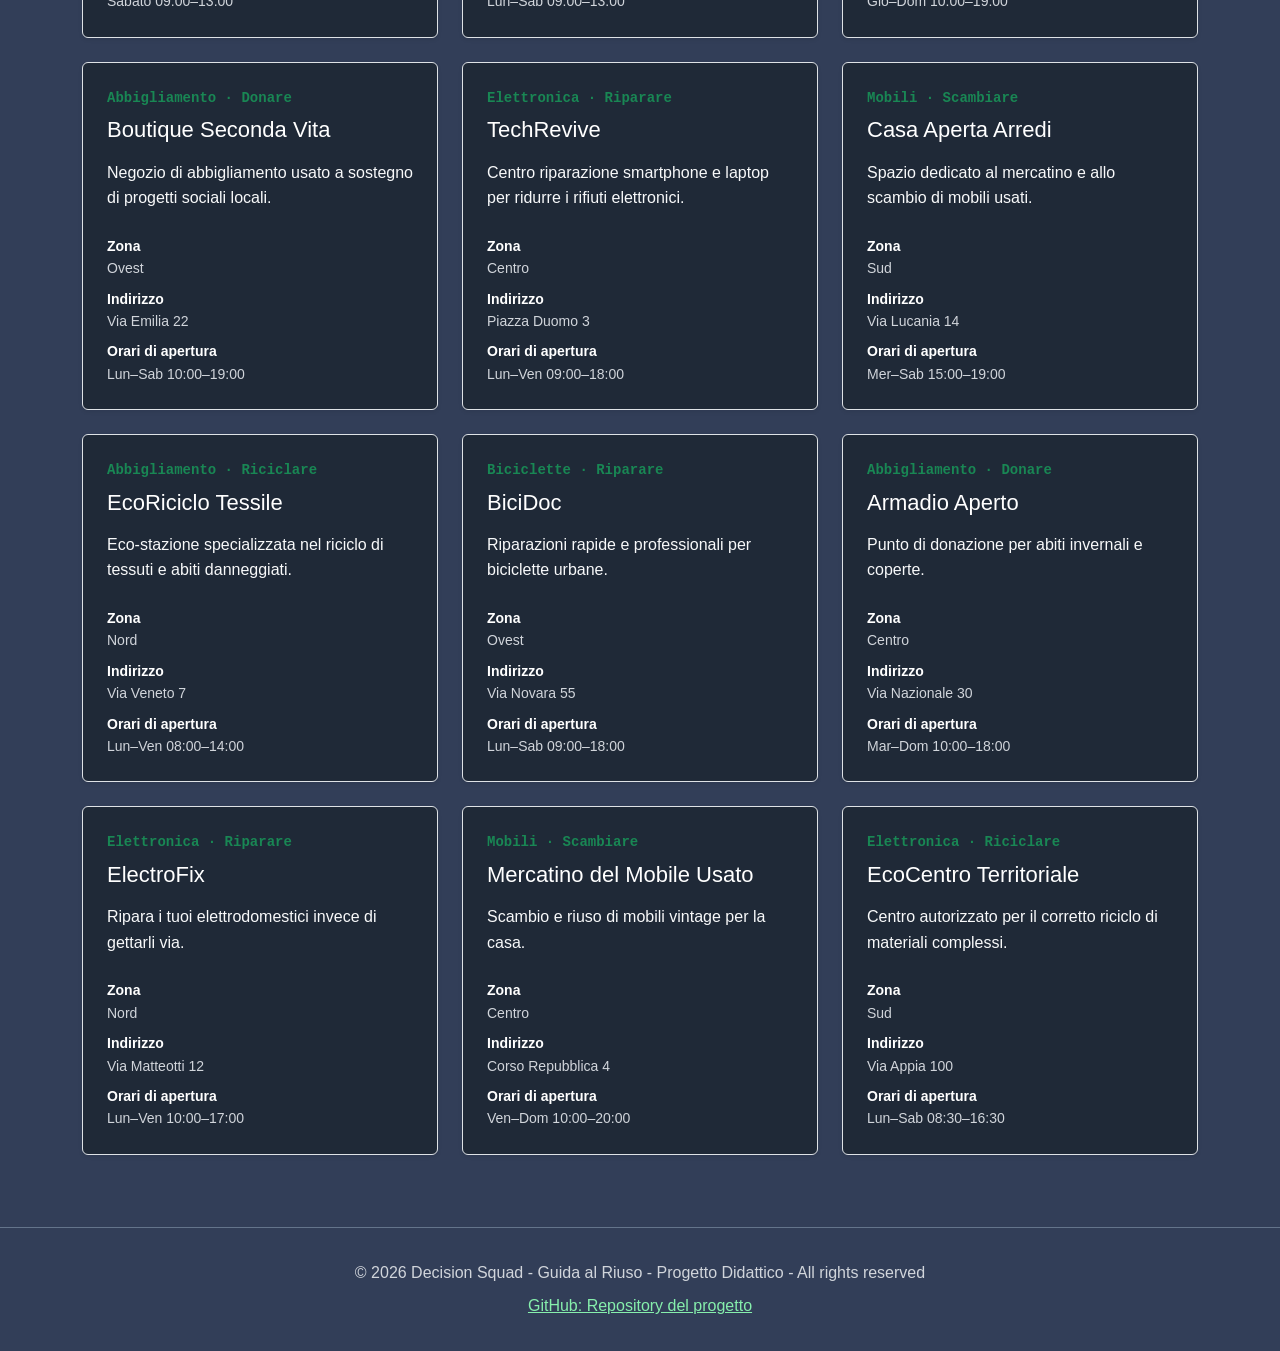
==== commit dd685dad: "feat: delete some feature of styling" ====
--- a/index.html
+++ b/index.html
@@ -102,8 +102,7 @@
         <div class="container">
           <h2 id="points-title">Dove Riciclare</h2>
           <p id="preview-note">
-            Questi sono luoghi di esempio. La riceerca e i filtri saranno
-            disponibili quando questo prototipo sarà collegato a JavaScript
+            Puoi selezionare il punto di riuso più vicino a te !!!
           </p>
 
           <fieldset
@@ -152,16 +151,20 @@
               </div>
             </div>
           </fieldset>
-          <p hidden id="results-status" class="results-status" role="status">
+          <p id="results-status" class="results-status" role="status">
             Punti di riciclo
           </p>
 
-          <div id="local-points-grid" class="row row-cols-1 row-cols-md-2 row-cols-lg-3 g-4 mb-4"></div>
+          <div
+            id="local-points-grid"
+            class="row row-cols-1 row-cols-md-2 row-cols-lg-3 g-4 mb-4"
+          ></div>
 
           <!-- Card visualizzate dinamicamente dall'array data.js-->
 
           <p id="empty-state" hidden>
-            No places match your search. Try another action or category.
+            Nessun luogo corrisponde alla tua ricerca. Prova un'altra azione o
+            categoria.
           </p>
         </div>
       </section>
@@ -183,7 +186,5 @@
 
     <script src="js/data.js"></script>
     <script src="js/app.js"></script>
-</body>
-
+  </body>
 </html>
-
--- a/css/style.css
+++ b/css/style.css
@@ -8,6 +8,7 @@
   --accent-color: #86efac;
   --border-color: #64748b;
 }
+
 body {
   margin: 0;
   font-family: "Segoe UI", sans-serif;
@@ -16,6 +17,7 @@
   line-height: 1.6;
   overflow-wrap: anywhere;
 }
+
 a { 
   color: var(--accent-color); 
 }
@@ -95,25 +97,31 @@
   gap: 2rem;
   text-align: center;
 }
+
 .hero-text, .hero-image { 
   min-width: 0; 
 }
+
 .hero-text p { 
   font-size: 1.125rem; 
   color: var(--muted-color); 
 }
+
 .hero-actions, .form-actions { 
   display: flex; 
   flex-wrap: wrap; 
   gap: .75rem; 
 }
+
 .hero-actions { 
   justify-content: center; 
 }
+
 .hero-image { 
   width: 100%; 
   max-width: 320px; 
 }
+
 .hero-image img {
   display: block;
   width: 100%;
@@ -123,14 +131,9 @@
   border-radius: 50%;
   border: 5px solid var(--accent-color);
 }
+
 .section-spacing { 
   padding: 3rem 0; 
-}
-
-.localPoints-grid { 
-  display: grid; 
-  grid-template-columns: minmax(0, 1fr); 
-  gap: 1.25rem; 
 }
 
 .localPoint-card, .filter-panel, .form-panel {
@@ -140,14 +143,17 @@
   padding: 1.25rem;
   min-width: 0;
 }
+
 .localPoint-card h3 { 
   font-size: 1.375rem; 
   margin-bottom: 1rem; 
 }
+
 .point-category { 
   color: var(--accent-color); 
   font-weight: 600; 
 }
+
 .point-details {
    margin-bottom: 0; 
 }
@@ -206,14 +212,35 @@
 }
 
 @media (min-width: 768px) {
-  .localPoints-grid { grid-template-columns: repeat(2, minmax(0, 1fr)); }
-  h1 { font-size: 2.75rem; }
-  .form-panel { padding: 2rem; }
+  h1 { 
+    font-size: 2.75rem; 
+  }
+  
+  .form-panel { 
+    padding: 2rem; 
+  }
 }
 @media (min-width: 992px) {
-  .hero { padding: 5rem 0; }
-  .hero-container { flex-direction: row; text-align: left; gap: 3rem; }
-  .hero-text { flex: 1; }
-  .hero-image { flex: 0 1 320px; }
-  .hero-actions { justify-content: flex-start; }
-}
+  .hero { 
+    padding: 5rem 0; 
+  }
+
+  .hero-container { 
+    flex-direction: row; 
+    text-align: left; 
+    gap: 3rem; 
+  }
+
+  .hero-text { 
+    flex: 1; 
+  }
+
+  .hero-image { 
+    flex: 0 1 320px; 
+  }
+
+  .hero-actions { 
+    justify-content: flex-start; 
+  }
+
+}
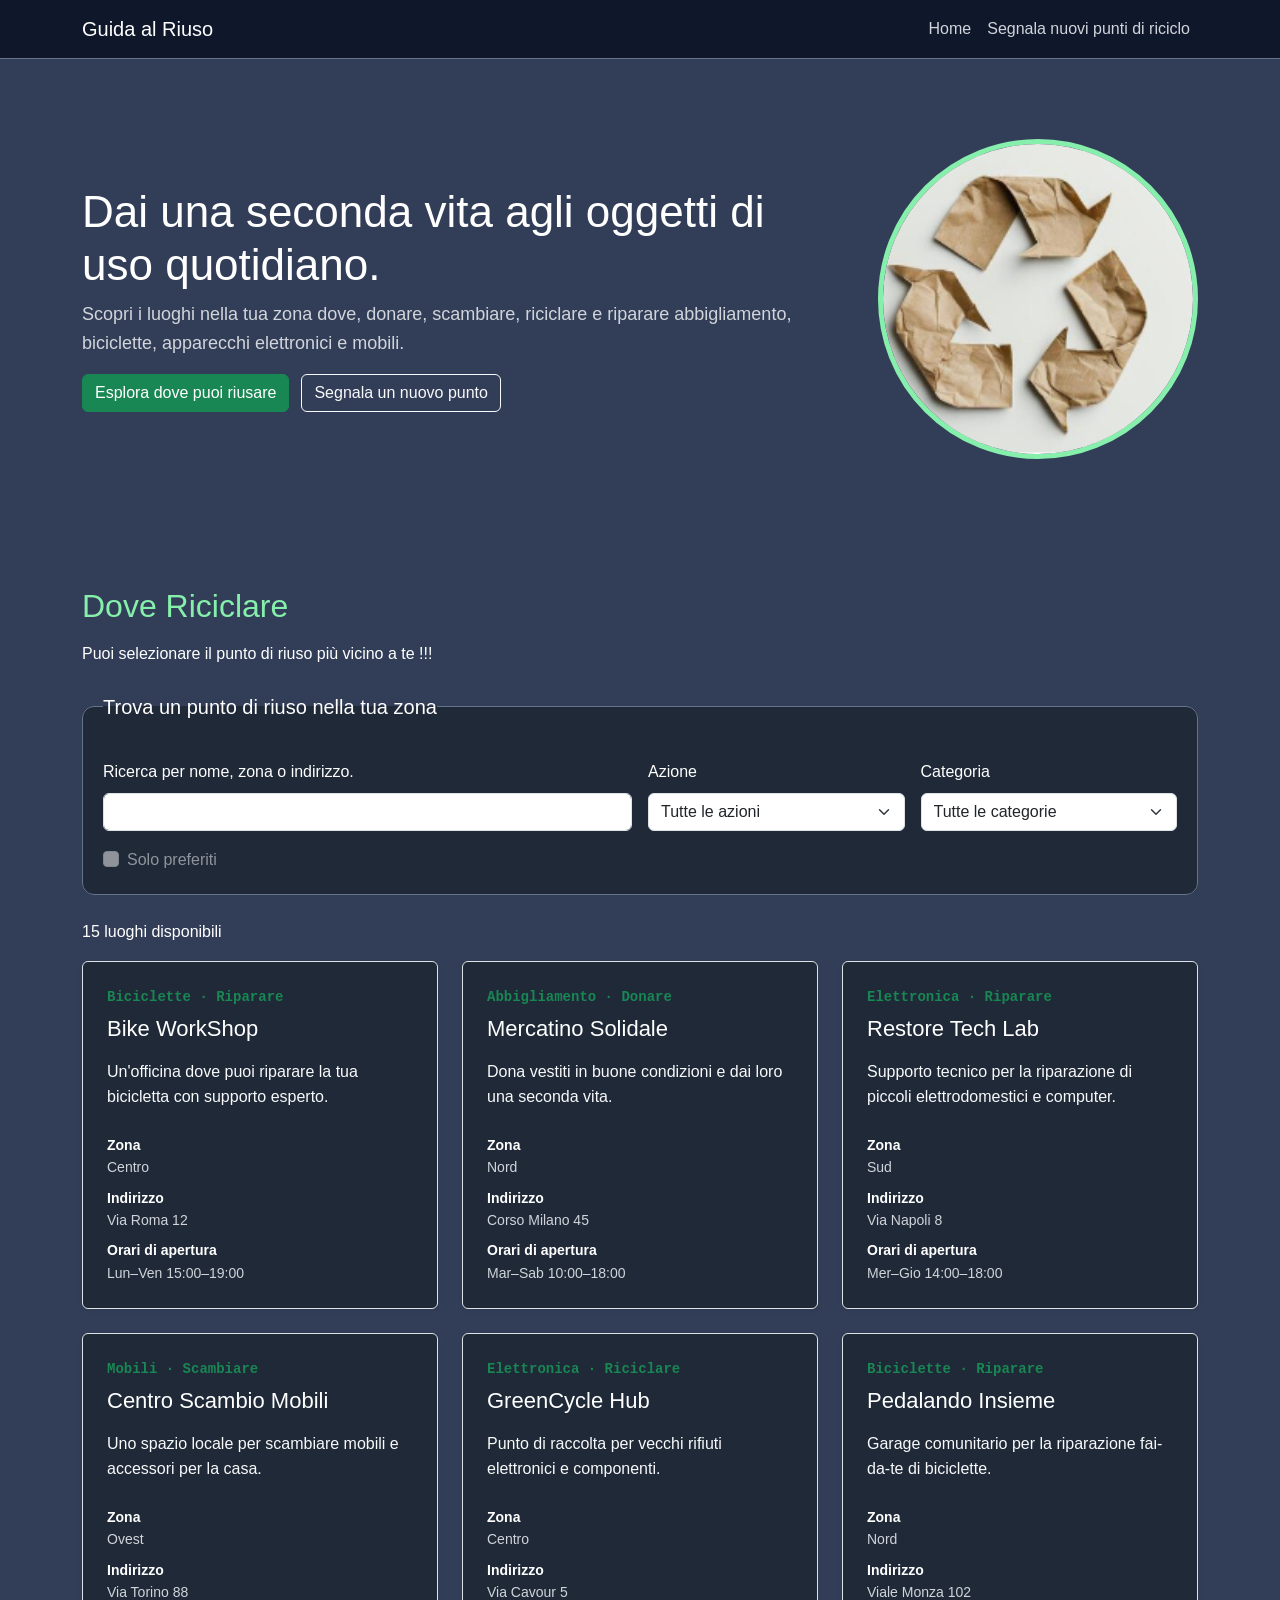
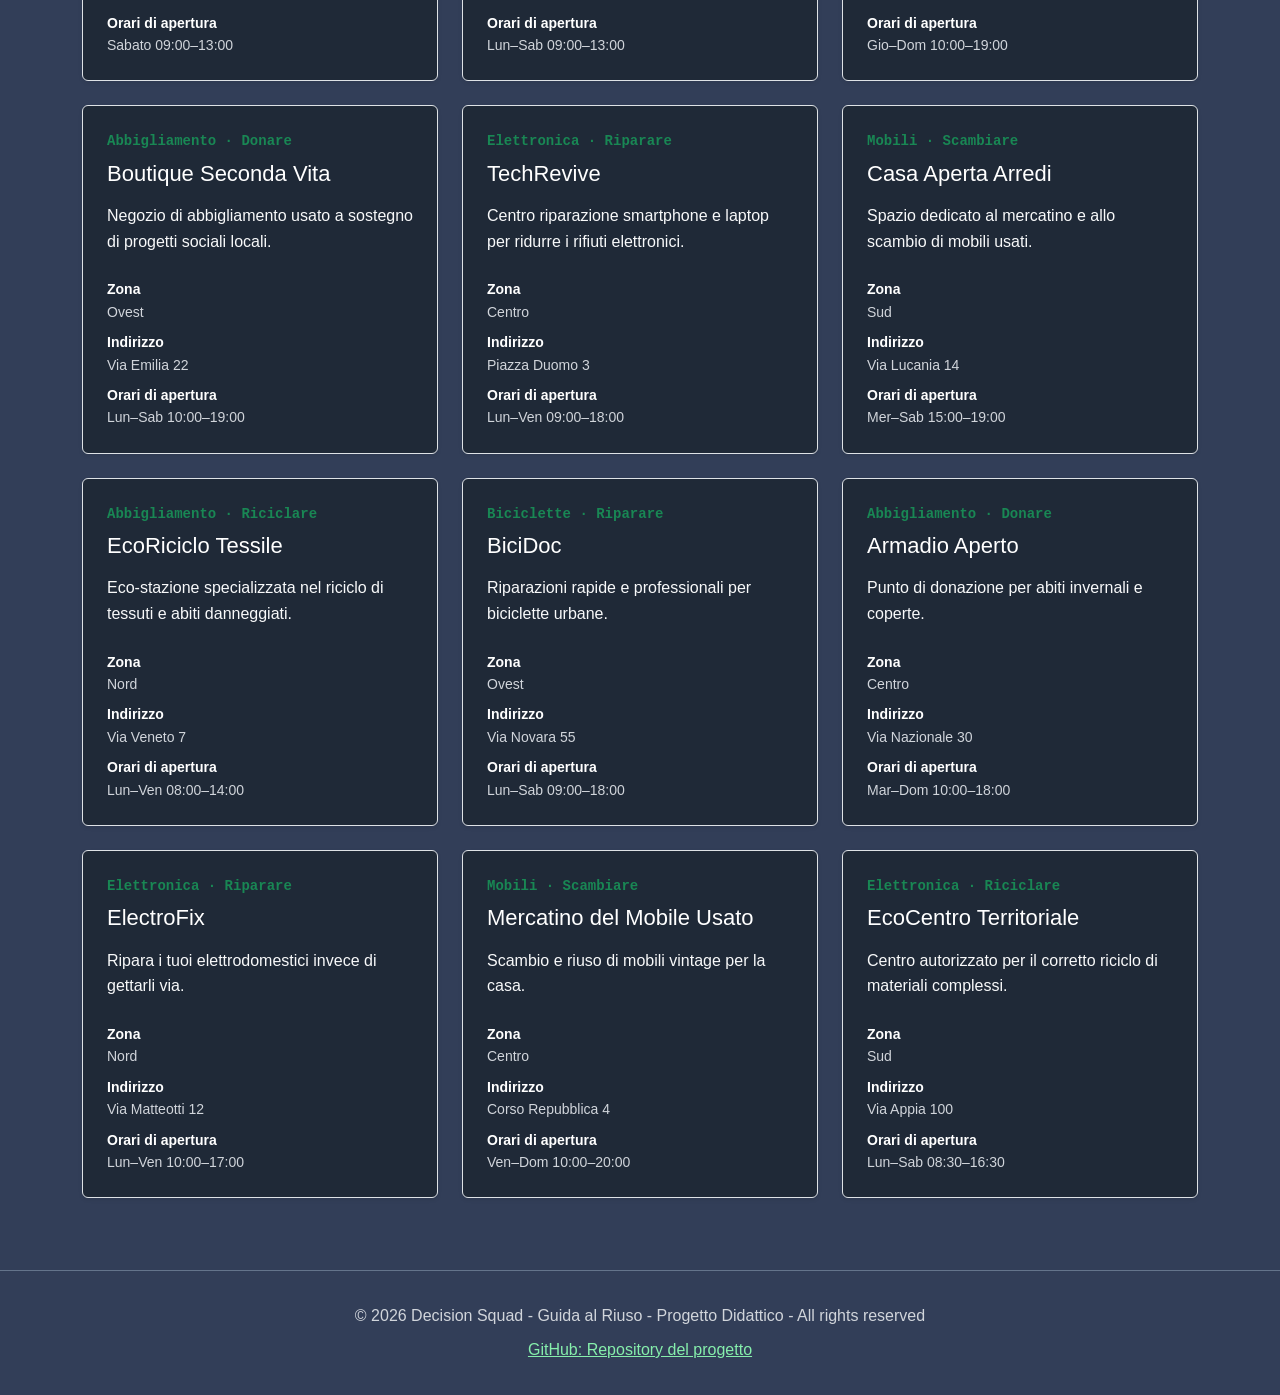
==== commit 91dafac0: "feat: added favorites features" ====
--- a/index.html
+++ b/index.html
@@ -4,7 +4,7 @@
     <meta charset="UTF-8" />
     <meta name="viewport" content="width=device-width, initial-scale=1.0" />
 
-    <title>Guida al Risuo</title>
+    <title>Guida al Riuso</title>
 
     <!-- Meta tags OpenGraph for SEO -->
     <meta property="og:title" content="Guide to reusing | Find local places" />
@@ -143,11 +143,18 @@
                   class="form-select"
                 >
                   <option value="">Tutte le categorie</option>
-                  <option value="bicycles">Bicilette</option>
+                  <option value="bicycles">Biciclette</option>
                   <option value="clothing">Abbigliamento</option>
                   <option value="electronics">Eletronica</option>
                   <option value="furniture">Mobili</option>
                 </select>
+              </div>
+              <!-- app.js enables this filter after initializing favorites. -->
+              <div id="favorites-filter-group" class="col-12">
+                <div class="form-check">
+                  <input class="form-check-input" type="checkbox" id="favorites-only" name="favoritesOnly" disabled>
+                  <label class="form-check-label" for="favorites-only">Solo preferiti</label>
+                </div>
               </div>
             </div>
           </fieldset>
@@ -160,7 +167,20 @@
             class="row row-cols-1 row-cols-md-2 row-cols-lg-3 g-4 mb-4"
           ></div>
 
-          <!-- Card visualizzate dinamicamente dall'array data.js-->
+          <!-- Clone this template into each card and set data-point-id and aria-pressed. -->
+          <template id="favorite-button-template">
+            <div class="favorite-control">
+              <button class="favorite-button" type="button" aria-pressed="false">
+                <span class="favorite-button__off" aria-hidden="true">☆</span>
+                <span class="favorite-button__on" aria-hidden="true">★</span>
+                Preferito
+              </button>
+              <span class="favorite-state">Nei preferiti</span>
+            </div>
+          </template>
+
+          <p id="favorites-status" class="visually-hidden" role="status"></p>
+          <p id="favorites-empty-state" hidden>Non hai ancora salvato preferiti.</p>
 
           <p id="empty-state" hidden>
             Nessun luogo corrisponde alla tua ricerca. Prova un'altra azione o
--- a/css/style.css
+++ b/css/style.css
@@ -211,6 +211,110 @@
   margin-bottom: .5rem; 
 }
 
+/* Form feedback */
+.field-error {
+  margin: .375rem 0 0;
+  color: #fecaca;
+  font-size: .875rem;
+  font-weight: 600;
+}
+
+.form-panel [aria-invalid="true"] {
+  border-color: #dc2626;
+}
+
+.form-status {
+  margin: 0;
+}
+
+.form-status:not(:empty) {
+  margin-top: 1rem;
+  padding: .75rem 1rem;
+  border-radius: .5rem;
+  background: #dcfce7;
+  color: #14532d;
+  font-weight: 600;
+}
+
+.form-status[data-state="error"]:not(:empty) {
+  background: #fee2e2;
+  color: #7f1d1d;
+}
+
+/* Favorites */
+.favorite-control {
+  display: flex;
+  flex-wrap: wrap;
+  align-items: center;
+  gap: .5rem;
+  margin-top: 1rem;
+}
+
+.favorite-state {
+  display: none;
+  color: var(--accent-color);
+  font-size: .875rem;
+  font-weight: 600;
+}
+
+.favorite-button[aria-pressed="true"] + .favorite-state {
+  display: inline;
+}
+
+.favorite-button {
+  min-height: 44px;
+  padding: .5rem .75rem;
+  border: 1px solid var(--accent-color);
+  border-radius: .5rem;
+  background: transparent;
+  color: var(--accent-color);
+  font-weight: 600;
+}
+
+.favorite-button:hover {
+  background: #14532d;
+  color: #ffffff;
+}
+
+.favorite-button__on,
+.favorite-button[aria-pressed="true"] .favorite-button__off {
+  display: none;
+}
+
+.favorite-button[aria-pressed="true"] {
+  background: var(--accent-color);
+  color: #0f172a;
+}
+
+.favorite-button[aria-pressed="true"] .favorite-button__on {
+  display: inline;
+}
+
+/* Opening hours */
+.hours-panel {
+  min-width: 0;
+  padding: 1rem;
+  border: 1px solid var(--border-color);
+  border-radius: .5rem;
+}
+
+.hours-panel legend {
+  float: none;
+  width: auto;
+  margin-bottom: .5rem;
+  font-size: 1.125rem;
+}
+
+.hours-panel .hours-days-title {
+  font-size: 1rem;
+}
+
+.hours-days {
+  display: flex;
+  flex-wrap: wrap;
+  gap: .25rem 1rem;
+}
+
 @media (min-width: 768px) {
   h1 { 
     font-size: 2.75rem; 
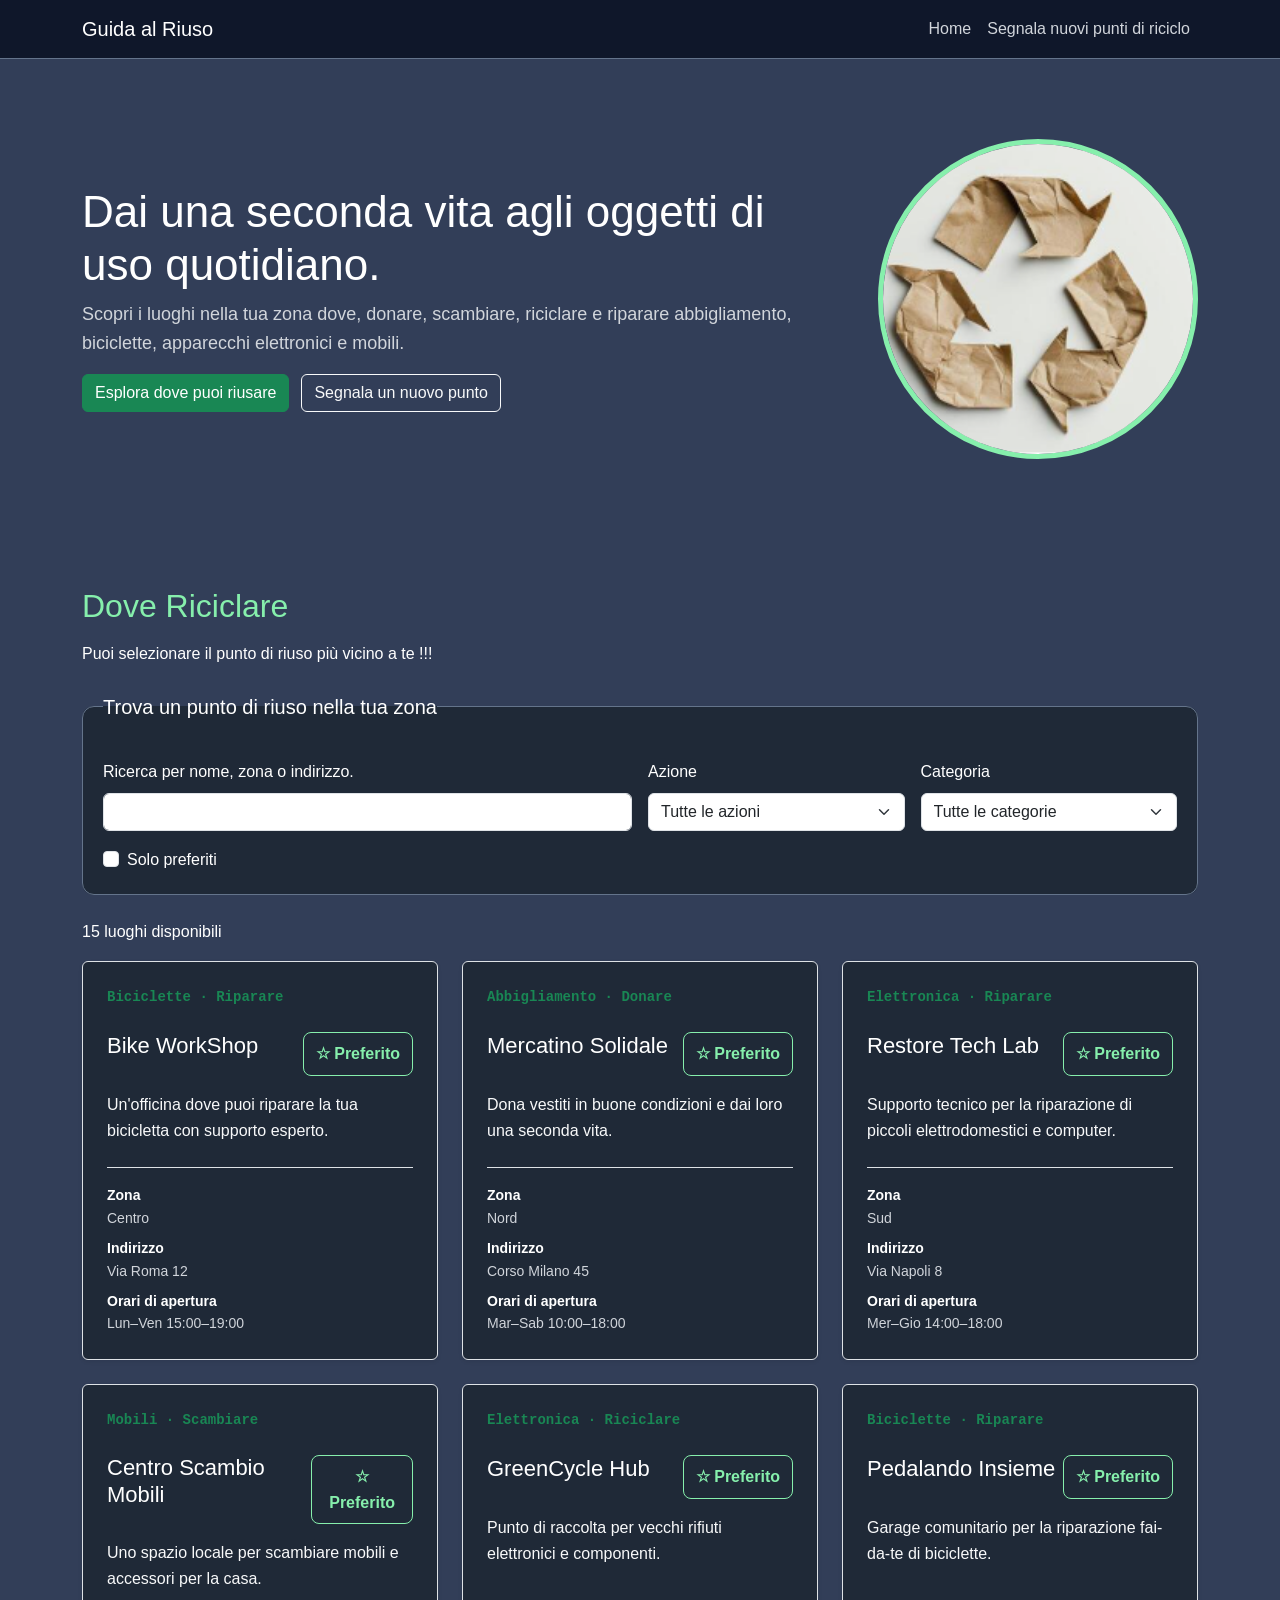
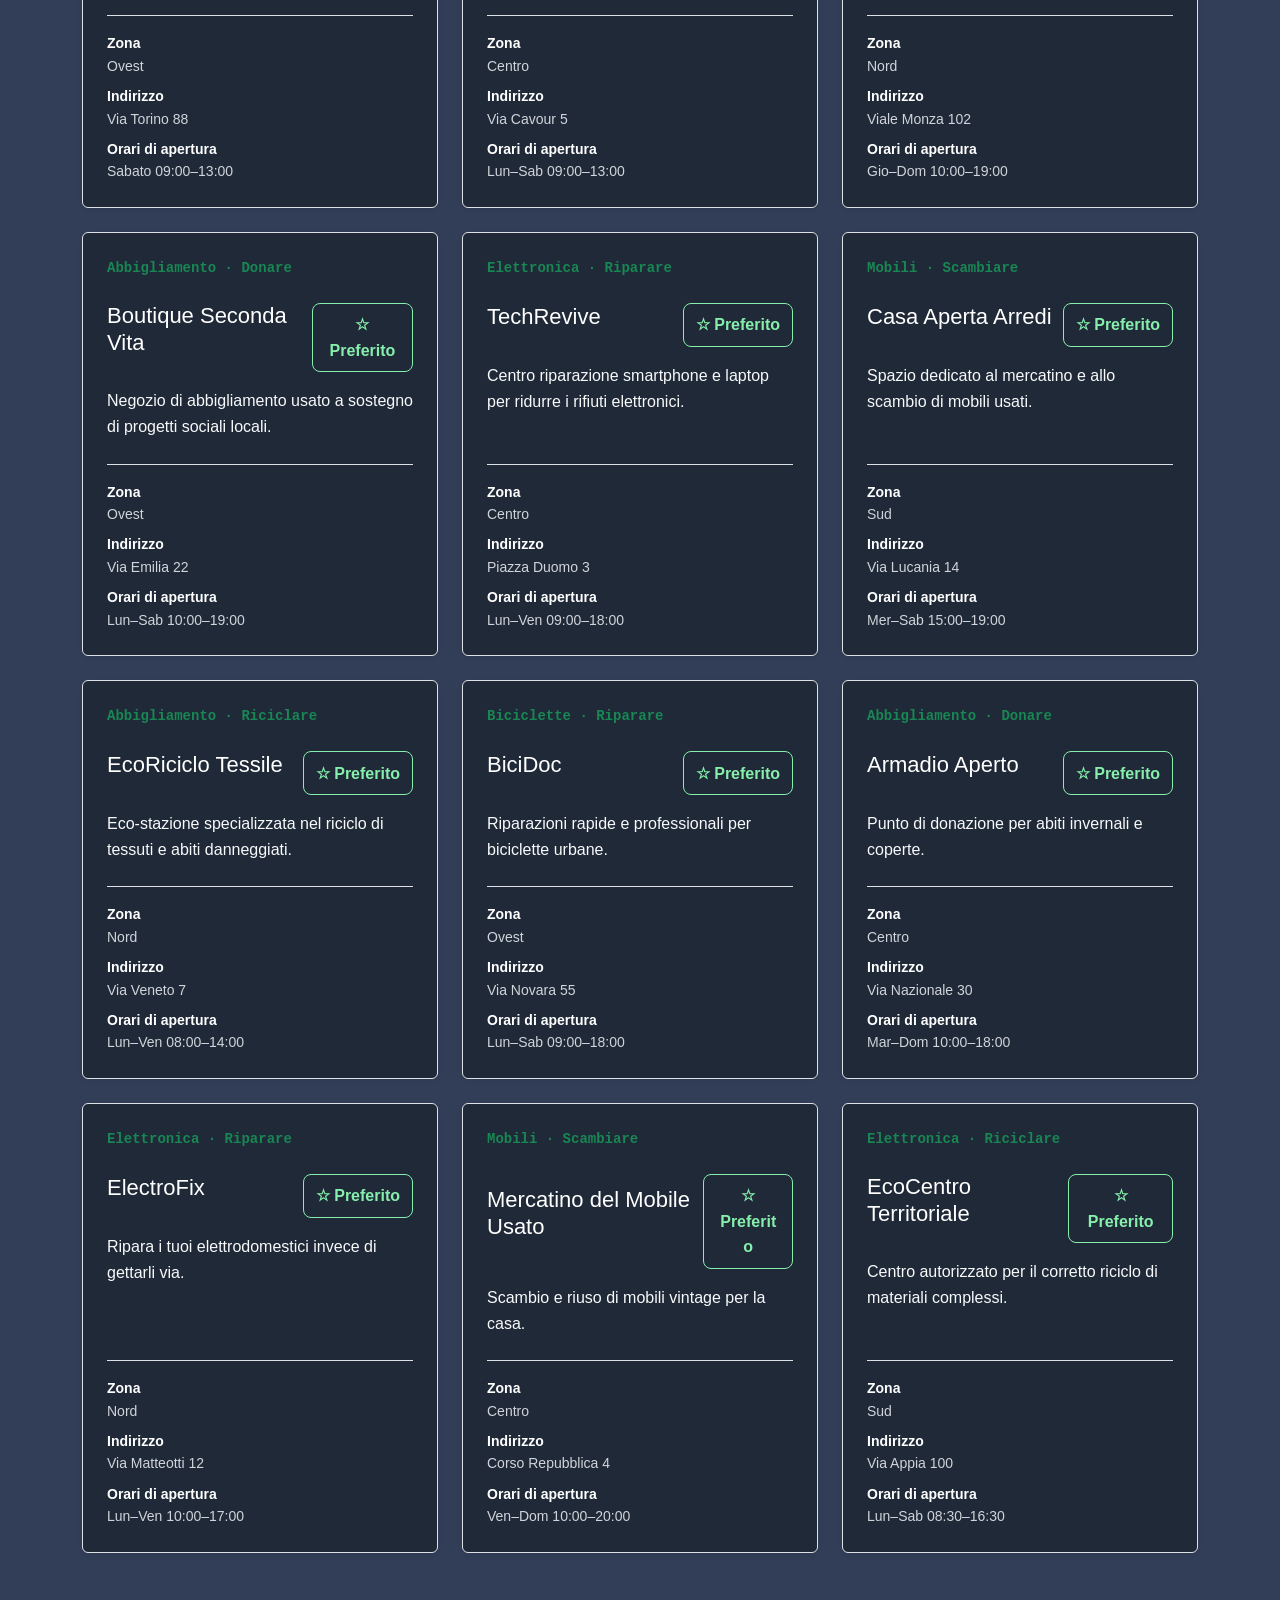
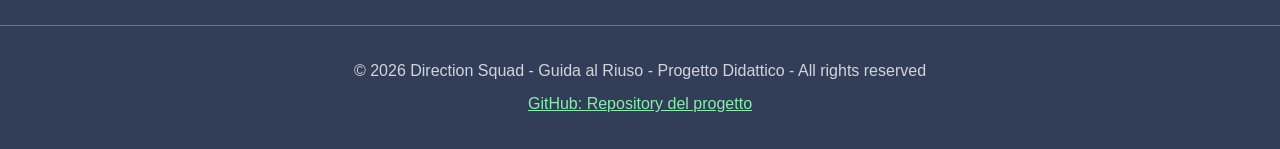
==== commit 6b15f138: "docs: Update footer description" ====
--- a/index.html
+++ b/index.html
@@ -145,7 +145,7 @@
                   <option value="">Tutte le categorie</option>
                   <option value="bicycles">Biciclette</option>
                   <option value="clothing">Abbigliamento</option>
-                  <option value="electronics">Eletronica</option>
+                  <option value="electronics">Elettronica</option>
                   <option value="furniture">Mobili</option>
                 </select>
               </div>
@@ -194,7 +194,7 @@
     <footer class="site-footer">
       <div class="container">
         <p>
-          © 2026 Decision Squad - Guida al Riuso - Progetto Didattico - All
+          © 2026 Direction Squad - Guida al Riuso - Progetto Didattico - All
           rights reserved
         </p>
         <a href="https://github.com/GiuliaSenes/Direction-Squad"
